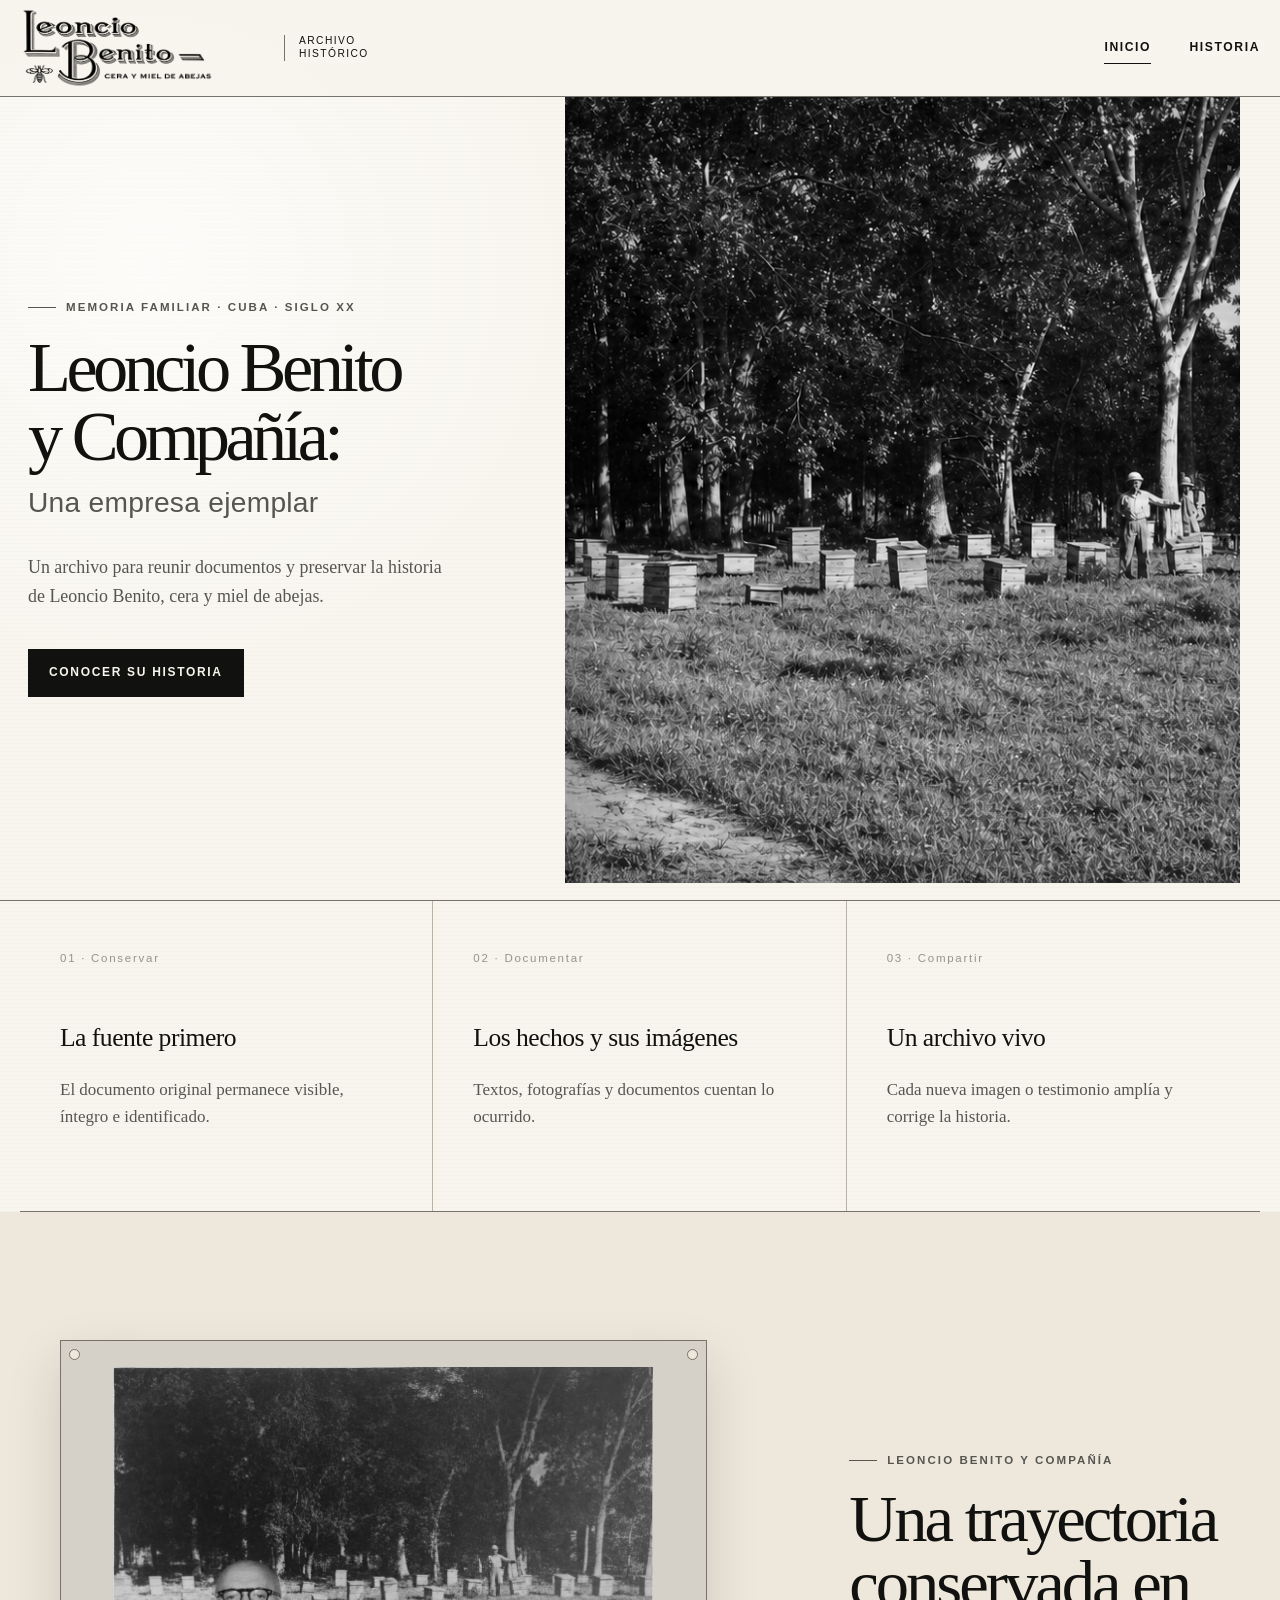
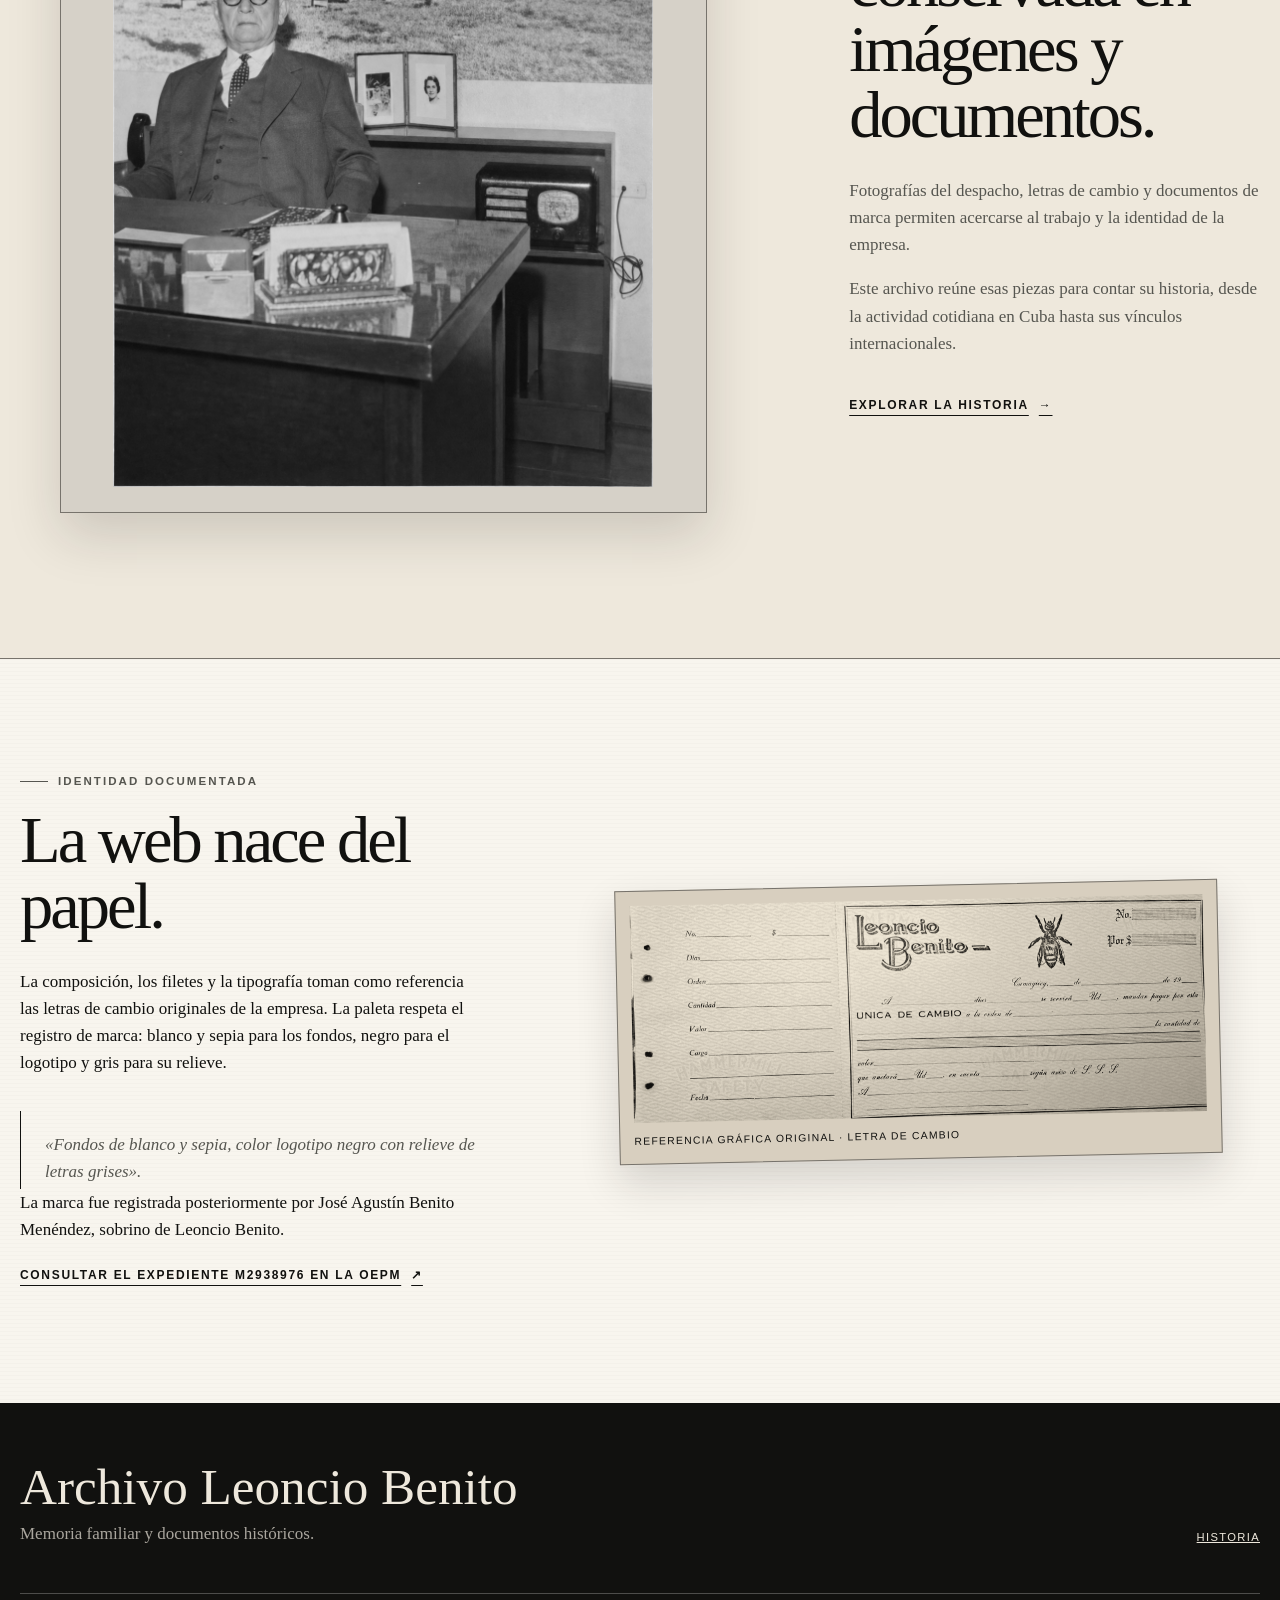
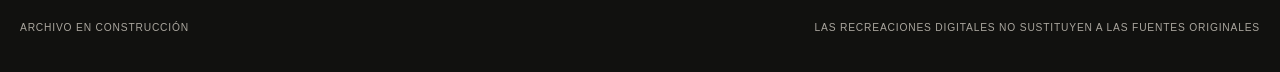
==== index.html @ 25d71663 "Rename history section and simplify hero image" ====
<!doctype html>
<html lang="es">
  <head>
    <meta charset="utf-8" />
    <meta name="viewport" content="width=device-width, initial-scale=1" />
    <meta
      name="description"
      content="Archivo familiar y documental de Leoncio Benito y Compañía, una empresa cubana dedicada a la cera y la miel de abejas."
    />
    <title>Leoncio Benito y Compañía: Una empresa ejemplar</title>
    <link rel="stylesheet" href="styles.css?v=2" />
  </head>
  <body>
    <a class="skip-link" href="#contenido">Saltar al contenido</a>
    <header class="site-header">
      <div class="shell site-header__inner">
        <a class="brand" href="index.html" aria-label="Archivo Leoncio Benito, inicio">
          <img src="assets/marca/logo-leoncio-benito-reconstruido-transparente.png" alt="Leoncio Benito, cera y miel de abejas" />
          <span class="brand__archive">Archivo<br />histórico</span>
        </a>
        <nav class="primary-nav" aria-label="Navegación principal">
          <a href="index.html" aria-current="page">Inicio</a>
          <a href="historial/index.html">Historia</a>
        </nav>
      </div>
    </header>

    <main id="contenido">
      <section class="home-hero">
        <div class="home-hero__copy">
          <p class="eyebrow">Memoria familiar · Cuba · Siglo XX</p>
          <h1>
            Leoncio Benito <span class="home-hero__company">y Compañía:</span>
            <span class="home-hero__claim">Una empresa ejemplar</span>
          </h1>
          <p class="home-hero__lead">
            Un archivo para reunir documentos y preservar la historia de Leoncio
            Benito, cera y miel de abejas.
          </p>
          <div>
            <a class="button" href="historial/index.html">Conocer su historia</a>
          </div>
        </div>
        <figure class="home-hero__media">
          <img
            src="assets/expo-1958/apiario-reconstruccion-color.png"
            alt="Reconstrucción en color de un apiario cubano entre árboles"
          />
        </figure>
      </section>

      <section class="home-index shell" aria-label="Principios del archivo">
        <article>
          <span class="home-index__number">01 · Conservar</span>
          <h3>La fuente primero</h3>
          <p>El documento original permanece visible, íntegro e identificado.</p>
        </article>
        <article>
          <span class="home-index__number">02 · Documentar</span>
          <h3>Los hechos y sus imágenes</h3>
          <p>Textos, fotografías y documentos cuentan lo ocurrido.</p>
        </article>
        <article>
          <span class="home-index__number">03 · Compartir</span>
          <h3>Un archivo vivo</h3>
          <p>Cada nueva imagen o testimonio amplía y corrige la historia.</p>
        </article>
      </section>

      <section class="feature">
        <div class="shell feature__grid">
          <figure class="document-frame">
            <img
              src="assets/expo-1958/fotografia-despacho-color.png"
              alt="Restauración en color de Leoncio Benito en su oficina con el mural de un apiario al fondo"
            />
          </figure>
          <div class="feature__copy">
            <p class="eyebrow">Leoncio Benito y Compañía</p>
            <h2>Una trayectoria conservada en imágenes y documentos.</h2>
            <p>
              Fotografías del despacho, letras de cambio y documentos de marca
              permiten acercarse al trabajo y la identidad de la empresa.
            </p>
            <p>
              Este archivo reúne esas piezas para contar su historia, desde la
              actividad cotidiana en Cuba hasta sus vínculos internacionales.
            </p>
            <a class="text-link" href="historial/index.html">
              Explorar la historia <span aria-hidden="true">→</span>
            </a>
          </div>
        </div>
      </section>

      <section class="brand-source">
        <div class="shell brand-source__grid">
          <div class="brand-source__copy">
            <p class="eyebrow">Identidad documentada</p>
            <h2>La web nace del papel.</h2>
            <p>
              La composición, los filetes y la tipografía toman como referencia
              las letras de cambio originales de la empresa. La paleta respeta
              el registro de marca: blanco y sepia para los fondos, negro para
              el logotipo y gris para su relieve.
            </p>
            <blockquote>
              «Fondos de blanco y sepia, color logotipo negro con relieve de letras grises».
            </blockquote>
            <p>
              La marca fue registrada posteriormente por José Agustín Benito
              Menéndez, sobrino de Leoncio Benito.
            </p>
            <a
              class="text-link"
              href="https://ceo.oepm.es/detalleExpediente?numExp=M2938976"
              target="_blank"
              rel="noopener noreferrer"
            >
              Consultar el expediente M2938976 en la OEPM
              <span aria-hidden="true">↗</span>
            </a>
          </div>
          <figure class="bill-sample">
            <img
              src="assets/marca/letra-de-cambio-recortada-color.jpg"
              alt="Letra de cambio histórica de Leoncio Benito con campos manuscritos, abeja y logotipo"
            />
            <figcaption>Referencia gráfica original · Letra de cambio</figcaption>
          </figure>
        </div>
      </section>
    </main>

    <footer class="site-footer">
      <div class="shell">
        <div class="site-footer__top">
          <div>
            <p class="site-footer__name">Archivo Leoncio Benito</p>
            <p class="site-footer__tag">Memoria familiar y documentos históricos.</p>
          </div>
          <nav aria-label="Navegación del pie">
            <a href="historial/index.html">Historia</a>
          </nav>
        </div>
        <div class="site-footer__bottom">
          <span>Archivo en construcción</span>
          <span>Las recreaciones digitales no sustituyen a las fuentes originales</span>
        </div>
      </div>
    </footer>
  </body>
</html>
---- styles.css ----
:root {
  --paper: #eee8dc;
  --paper-light: #f8f5ee;
  --paper-deep: #d8cfbf;
  --ink: #11110f;
  --graphite: #565650;
  --ash: #96938b;
  --line: #bbb2a3;
  --line-dark: #77736c;
  --shadow: rgba(28, 26, 22, 0.16);
  --serif: "Iowan Old Style", "Baskerville", "Times New Roman", serif;
  --sans: "Arial Narrow", "Helvetica Neue", Arial, sans-serif;
  --script: "Snell Roundhand", "Segoe Script", cursive;
  --max-width: 1240px;
}

* {
  box-sizing: border-box;
}

html {
  scroll-behavior: smooth;
}

body {
  margin: 0;
  color: var(--ink);
  background:
    radial-gradient(circle at 12% 8%, rgba(255, 255, 255, 0.7), transparent 28rem),
    repeating-linear-gradient(0deg, rgba(40, 36, 29, 0.018) 0 1px, transparent 1px 4px),
    var(--paper-light);
  font-family: var(--serif);
  font-size: 17px;
  line-height: 1.6;
}

img {
  display: block;
  width: 100%;
}

a {
  color: inherit;
}

h1,
h2,
h3,
p,
figure {
  margin-top: 0;
}

h1,
h2,
h3 {
  font-weight: 500;
  line-height: 0.98;
}

h1 {
  font-size: clamp(4.2rem, 11vw, 9.7rem);
  letter-spacing: -0.065em;
}

h2 {
  font-size: clamp(2.4rem, 5.2vw, 5.6rem);
  letter-spacing: -0.045em;
}

h3 {
  font-size: clamp(1.45rem, 2vw, 2rem);
  letter-spacing: -0.02em;
}

.shell {
  width: min(calc(100% - 40px), var(--max-width));
  margin-inline: auto;
}

.skip-link {
  position: fixed;
  top: -100px;
  left: 20px;
  z-index: 100;
  padding: 10px 14px;
  background: var(--ink);
  color: white;
}

.skip-link:focus {
  top: 14px;
}

.site-header {
  position: relative;
  z-index: 10;
  border-bottom: 1px solid var(--line-dark);
  background: rgba(248, 245, 238, 0.94);
}

.site-header__inner {
  min-height: 96px;
  display: flex;
  align-items: center;
  justify-content: space-between;
  gap: 32px;
}

.brand {
  display: flex;
  align-items: center;
  gap: 14px;
  text-decoration: none;
  min-width: 260px;
}

.brand img {
  width: 250px;
  height: 82px;
  object-fit: contain;
  object-position: left center;
}

.brand__archive {
  padding-left: 14px;
  border-left: 1px solid var(--line-dark);
  font-family: var(--sans);
  font-size: 0.64rem;
  line-height: 1.25;
  letter-spacing: 0.14em;
  text-transform: uppercase;
}

.primary-nav {
  display: flex;
  align-items: center;
  gap: clamp(18px, 3vw, 42px);
  font-family: var(--sans);
  font-size: 0.76rem;
  font-weight: 700;
  letter-spacing: 0.13em;
  text-transform: uppercase;
}

.primary-nav a {
  position: relative;
  padding-block: 10px;
  text-decoration: none;
}

.primary-nav a::after {
  position: absolute;
  content: "";
  right: 0;
  bottom: 4px;
  left: 0;
  height: 1px;
  transform: scaleX(0);
  transform-origin: left;
  background: var(--ink);
  transition: transform 180ms ease;
}

.primary-nav a:hover::after,
.primary-nav a:focus-visible::after,
.primary-nav a[aria-current="page"]::after {
  transform: scaleX(1);
}

.eyebrow {
  display: flex;
  align-items: center;
  gap: 10px;
  margin-bottom: 18px;
  color: var(--graphite);
  font-family: var(--sans);
  font-size: 0.72rem;
  font-weight: 700;
  letter-spacing: 0.18em;
  line-height: 1.3;
  text-transform: uppercase;
}

.eyebrow::before {
  content: "";
  width: 28px;
  height: 1px;
  background: currentColor;
}

.eyebrow--light {
  color: #e8e2d8;
}

.button,
.text-link {
  display: inline-flex;
  align-items: center;
  justify-content: center;
  gap: 10px;
  font-family: var(--sans);
  font-size: 0.75rem;
  font-weight: 700;
  letter-spacing: 0.14em;
  text-transform: uppercase;
}

.button {
  min-height: 48px;
  padding: 12px 20px;
  border: 1px solid var(--ink);
  background: var(--ink);
  color: var(--paper-light);
  text-decoration: none;
}

.button:hover,
.button:focus-visible {
  background: var(--paper-light);
  color: var(--ink);
}

.text-link {
  text-underline-offset: 6px;
  text-decoration-thickness: 1px;
}

.text-link:hover,
.text-link:focus-visible {
  text-decoration-thickness: 2px;
}

.home-hero {
  min-height: calc(100vh - 96px);
  display: grid;
  grid-template-columns: minmax(360px, 0.82fr) minmax(0, 1.18fr);
  border-bottom: 1px solid var(--line-dark);
}

.home-hero__copy {
  display: flex;
  flex-direction: column;
  justify-content: center;
  padding: clamp(60px, 9vw, 128px) max(28px, calc((100vw - var(--max-width)) / 2));
  padding-right: clamp(40px, 6vw, 92px);
}

.home-hero h1 {
  max-width: 12ch;
  margin-bottom: 34px;
  font-size: clamp(3.7rem, 5.5vw, 6.6rem);
}

.home-hero__company,
.home-hero__claim {
  display: block;
}

.home-hero__claim {
  margin-top: 0.55em;
  color: var(--graphite);
  font-family: var(--sans);
  font-size: 0.4em;
  font-weight: 500;
  line-height: 1.15;
  letter-spacing: 0.01em;
}

.home-hero__lead {
  max-width: 34rem;
  margin-bottom: 38px;
  color: var(--graphite);
  font-size: clamp(1.1rem, 1.4vw, 1.35rem);
}

.home-hero__media {
  position: relative;
  min-height: 640px;
  overflow: hidden;
  background: var(--ink);
}

.home-hero__media > img {
  height: 100%;
  object-fit: cover;
  object-position: 56% center;
  filter: grayscale(1) contrast(1.04);
}

.home-hero__media::after {
  position: absolute;
  content: "";
  inset: 0;
  box-shadow: inset 40px 0 70px rgba(0, 0, 0, 0.24);
  pointer-events: none;
}

.home-index {
  display: grid;
  grid-template-columns: 1fr 1fr 1fr;
  border-bottom: 1px solid var(--line-dark);
}

.home-index article {
  min-height: 310px;
  padding: 48px 40px;
  border-right: 1px solid var(--line);
}

.home-index article:last-child {
  border-right: 0;
}

.home-index__number {
  display: block;
  margin-bottom: 58px;
  color: var(--ash);
  font-family: var(--sans);
  font-size: 0.72rem;
  letter-spacing: 0.15em;
}

.home-index p {
  max-width: 22rem;
  color: var(--graphite);
}

.feature {
  padding: clamp(72px, 10vw, 144px) 0;
  background: var(--paper);
  border-bottom: 1px solid var(--line-dark);
}

.feature__grid {
  display: grid;
  grid-template-columns: minmax(0, 1.15fr) minmax(320px, 0.65fr);
  gap: clamp(46px, 8vw, 110px);
  align-items: center;
}

.document-frame {
  position: relative;
  padding: clamp(14px, 2vw, 26px);
  border: 1px solid var(--line-dark);
  background: #d6d1c8;
  box-shadow: 0 22px 50px var(--shadow);
}

.document-frame::before,
.document-frame::after {
  position: absolute;
  content: "";
  width: 9px;
  height: 9px;
  border: 1px solid var(--line-dark);
  background: var(--paper);
  border-radius: 50%;
}

.document-frame::before {
  top: 8px;
  left: 8px;
}

.document-frame::after {
  top: 8px;
  right: 8px;
}

.document-frame img {
  max-height: 720px;
  object-fit: contain;
  filter: grayscale(1) contrast(1.02);
}

.feature__copy h2 {
  margin-bottom: 30px;
}

.feature__copy p:not(.eyebrow) {
  color: var(--graphite);
}

.feature__copy .text-link {
  margin-top: 22px;
}

.brand-source {
  padding: clamp(72px, 9vw, 132px) 0;
}

.brand-source__grid {
  display: grid;
  grid-template-columns: 0.8fr 1.2fr;
  gap: clamp(48px, 8vw, 120px);
  align-items: center;
}

.brand-source__copy h2 {
  margin-bottom: 30px;
}

.brand-source__copy blockquote {
  margin: 34px 0 0;
  padding: 20px 0 4px 24px;
  border-left: 1px solid var(--ink);
  color: var(--graphite);
  font-style: italic;
}

.bill-sample {
  position: relative;
  padding: 14px;
  border: 1px solid var(--line-dark);
  background: var(--paper-deep);
  transform: rotate(-1.2deg);
  box-shadow: 0 18px 40px var(--shadow);
}

.bill-sample img {
  filter: grayscale(0.7) sepia(0.18);
}

.bill-sample figcaption {
  padding-top: 11px;
  font-family: var(--sans);
  font-size: 0.65rem;
  letter-spacing: 0.12em;
  text-transform: uppercase;
}

.site-footer {
  padding: 58px 0 36px;
  background: var(--ink);
  color: var(--paper);
}

.site-footer__top {
  display: grid;
  grid-template-columns: 1fr auto;
  gap: 32px;
  align-items: end;
  padding-bottom: 46px;
  border-bottom: 1px solid rgba(255, 255, 255, 0.25);
}

.site-footer__name {
  margin-bottom: 8px;
  font-size: clamp(2rem, 4vw, 4rem);
  line-height: 1;
}

.site-footer__tag {
  margin-bottom: 0;
  color: #aaa69e;
}

.site-footer nav {
  display: flex;
  gap: 28px;
  font-family: var(--sans);
  font-size: 0.7rem;
  letter-spacing: 0.12em;
  text-transform: uppercase;
}

.site-footer__bottom {
  display: flex;
  justify-content: space-between;
  gap: 30px;
  padding-top: 26px;
  color: #aaa69e;
  font-family: var(--sans);
  font-size: 0.64rem;
  letter-spacing: 0.08em;
  text-transform: uppercase;
}

.page-hero {
  position: relative;
  overflow: hidden;
  padding: clamp(72px, 12vw, 160px) 0 clamp(70px, 10vw, 130px);
  border-bottom: 1px solid var(--line-dark);
}

.page-hero::after {
  position: absolute;
  content: "";
  right: -6vw;
  bottom: -9vw;
  width: 30vw;
  aspect-ratio: 1;
  border: 1px solid var(--line);
  border-radius: 50%;
}

.page-hero h1 {
  margin-bottom: 28px;
}

.page-hero__intro {
  max-width: 650px;
  margin-left: min(20vw, 240px);
  color: var(--graphite);
  font-size: clamp(1.1rem, 1.5vw, 1.35rem);
}

.history-list {
  padding: clamp(70px, 10vw, 130px) 0;
}

.history-list__heading {
  display: grid;
  grid-template-columns: 0.7fr 1.3fr;
  gap: 60px;
  margin-bottom: 70px;
}

.history-list__heading h2 {
  max-width: 9ch;
}

.chapter {
  display: grid;
  grid-template-columns: 70px 160px minmax(0, 1fr) 150px 32px;
  gap: 24px;
  align-items: start;
  padding: 34px 10px;
  border-top: 1px solid var(--line-dark);
  text-decoration: none;
}

.chapter:last-child {
  border-bottom: 1px solid var(--line-dark);
}

.chapter--active {
  transition: background-color 180ms ease, padding-inline 180ms ease;
}

.chapter--active:hover,
.chapter--active:focus-visible {
  padding-inline: 22px;
  background: var(--paper);
}

.chapter__number,
.chapter__period,
.chapter__status,
.chapter__arrow {
  font-family: var(--sans);
  font-size: 0.68rem;
  font-weight: 700;
  letter-spacing: 0.12em;
  line-height: 1.4;
  text-transform: uppercase;
}

.chapter__number {
  color: var(--ash);
}

.chapter__copy h2 {
  margin-bottom: 12px;
  font-size: clamp(1.65rem, 3vw, 2.8rem);
  letter-spacing: -0.03em;
}

.chapter__copy p {
  max-width: 42rem;
  margin-bottom: 0;
  color: var(--graphite);
}

.chapter__status {
  padding: 7px 9px;
  border: 1px solid var(--line);
  text-align: center;
}

.chapter__arrow {
  font-size: 1.1rem;
}

.expo-title {
  padding: 66px 0 46px;
}

.breadcrumb {
  display: inline-flex;
  gap: 10px;
  margin-bottom: 64px;
  color: var(--graphite);
  font-family: var(--sans);
  font-size: 0.68rem;
  letter-spacing: 0.13em;
  text-transform: uppercase;
  text-underline-offset: 5px;
}

.expo-title__grid {
  display: grid;
  grid-template-columns: 1fr 0.75fr;
  gap: 70px;
  align-items: end;
}

.expo-title h1 {
  margin-bottom: 0;
}

.expo-title__dek {
  max-width: 34rem;
  margin-bottom: 18px;
  color: var(--graphite);
  font-size: clamp(1.2rem, 2vw, 1.65rem);
}

.expo-panorama {
  position: relative;
  margin: 0;
  border-block: 1px solid var(--line-dark);
  background: var(--ink);
}

.expo-panorama img {
  max-height: 760px;
  object-fit: cover;
  filter: grayscale(1);
}

.expo-panorama figcaption {
  position: absolute;
  right: 18px;
  bottom: 18px;
  display: flex;
  flex-direction: column;
  max-width: 300px;
  padding: 12px 14px;
  border: 1px solid rgba(255, 255, 255, 0.45);
  background: rgba(14, 14, 13, 0.86);
  color: white;
  font-family: var(--sans);
  font-size: 0.66rem;
  letter-spacing: 0.1em;
  line-height: 1.5;
  text-transform: uppercase;
}

.case-intro {
  display: grid;
  grid-template-columns: 0.9fr 1.1fr;
  gap: clamp(50px, 10vw, 140px);
  padding-block: clamp(72px, 10vw, 140px);
}

.case-intro h2 {
  max-width: 9ch;
}

.case-intro__body p {
  color: var(--graphite);
}

.case-intro__body .lead {
  color: var(--ink);
  font-size: clamp(1.3rem, 2vw, 1.75rem);
  line-height: 1.45;
}

.expo-firm {
  padding: clamp(72px, 10vw, 138px) 0;
  border-top: 1px solid var(--line-dark);
  background: var(--ink);
  color: var(--paper-light);
}

.expo-firm .eyebrow {
  color: #bdb7ad;
}

.expo-firm__grid {
  display: grid;
  grid-template-columns: 0.72fr 1.08fr;
  gap: clamp(42px, 8vw, 105px);
  align-items: start;
}

.expo-firm__grid h2 {
  max-width: 8ch;
}

.fact-card {
  padding: 34px;
  border: 1px solid rgba(255, 255, 255, 0.35);
  background:
    repeating-linear-gradient(0deg, transparent 0 34px, rgba(255, 255, 255, 0.07) 34px 35px);
  font-size: clamp(1.12rem, 1.55vw, 1.38rem);
}

.fact-card p:last-child {
  margin-bottom: 0;
}

.expo-firm__document {
  grid-column: 1 / -1;
  margin: 16px 0 0;
  padding: 14px;
  border: 1px solid rgba(255, 255, 255, 0.32);
  background: #cdc6b8;
}

.expo-firm__document img {
  max-height: 650px;
  object-fit: contain;
  filter: sepia(0.08) saturate(0.78);
}

.expo-firm__document figcaption {
  padding: 12px 4px 2px;
  color: var(--ink);
  font-family: var(--sans);
  font-size: 0.66rem;
  letter-spacing: 0.12em;
  text-transform: uppercase;
}

.source {
  padding: clamp(70px, 9vw, 120px) 0;
  border-block: 1px solid var(--line-dark);
  background: var(--paper);
}

.section-heading {
  display: grid;
  grid-template-columns: 0.7fr 1.3fr;
  gap: 50px;
  margin-bottom: 64px;
}

.section-heading h2 {
  max-width: 9ch;
}

.source__grid {
  display: grid;
  grid-template-columns: 0.7fr 1.3fr;
  gap: 32px;
  align-items: start;
}

.source__original {
  padding: 15px;
  border: 1px solid var(--line-dark);
  background: #d4d0c8;
}

.source__original img {
  max-height: 780px;
  object-fit: contain;
  filter: grayscale(1);
}

.source__detail {
  display: grid;
  gap: 26px;
}

.source__detail figure {
  margin-bottom: 0;
  border: 1px solid var(--line-dark);
  background: var(--ink);
}

.source__detail figure img {
  min-height: 370px;
  object-fit: cover;
  filter: grayscale(1);
}

.source figcaption {
  padding: 13px 14px;
  color: var(--graphite);
  background: var(--paper-light);
  font-family: var(--sans);
  font-size: 0.68rem;
  letter-spacing: 0.08em;
  line-height: 1.45;
  text-transform: uppercase;
}

.return-story {
  padding: clamp(78px, 11vw, 150px) 0;
  border-bottom: 1px solid var(--line-dark);
  background: var(--paper-light);
}

.return-story__grid {
  display: grid;
  grid-template-columns: 0.86fr 1.14fr;
  gap: clamp(48px, 9vw, 130px);
  margin-bottom: 64px;
}

.return-story__grid h2 {
  max-width: 9ch;
}

.return-story__text {
  color: var(--graphite);
  font-size: clamp(1.12rem, 1.65vw, 1.42rem);
}

.return-story__text p:first-child {
  color: var(--ink);
}

.photo-pair {
  display: grid;
  grid-template-columns: 0.68fr 1.32fr;
  gap: 24px;
  align-items: stretch;
}

.photo-card {
  display: flex;
  min-height: 560px;
  flex-direction: column;
  margin: 0;
  padding: 12px;
  border: 1px solid var(--line-dark);
  background: var(--paper-deep);
  box-shadow: 0 20px 44px var(--shadow);
}

.photo-card img {
  flex: 1;
  min-height: 0;
  object-fit: cover;
}

.photo-card--wide img {
  object-position: center;
}

.photo-card figcaption {
  display: flex;
  justify-content: space-between;
  gap: 24px;
  padding: 13px 3px 2px;
  font-family: var(--sans);
  font-size: 0.66rem;
  letter-spacing: 0.09em;
  line-height: 1.4;
  text-transform: uppercase;
}

.observation-card {
  padding: 30px;
  border: 1px solid var(--line-dark);
  background: var(--paper-light);
}

.observation-card ul {
  margin: 0;
  padding: 0;
  list-style: none;
}

.observation-card li {
  position: relative;
  padding: 10px 0 10px 26px;
  border-top: 1px solid var(--line);
}

.observation-card li::before {
  position: absolute;
  content: "—";
  left: 0;
  color: var(--ash);
}

.method {
  padding: clamp(72px, 10vw, 140px) 0;
}

.method__grid {
  display: grid;
  grid-template-columns: 0.62fr 1.38fr;
  gap: clamp(50px, 8vw, 110px);
  align-items: start;
}

.method__copy {
  position: sticky;
  top: 30px;
}

.method__copy h2 {
  margin-bottom: 30px;
}

.method__copy p {
  color: var(--graphite);
}

.method__image {
  margin: 0;
  border: 1px solid var(--line-dark);
  background: var(--ink);
}

.method__image img {
  filter: grayscale(1);
}

.method__image figcaption {
  display: flex;
  justify-content: space-between;
  gap: 30px;
  padding: 14px 16px;
  background: var(--paper);
  font-family: var(--sans);
  font-size: 0.65rem;
  letter-spacing: 0.08em;
  line-height: 1.45;
  text-transform: uppercase;
}

.archive-assets {
  padding: clamp(70px, 9vw, 126px) 0;
  border-top: 1px solid var(--line-dark);
  background: var(--paper);
}

.archive-assets__head {
  display: grid;
  grid-template-columns: 1fr 0.7fr;
  gap: 70px;
  align-items: end;
  margin-bottom: 60px;
}

.archive-assets__head p:last-child {
  color: var(--graphite);
}

.identity-documents {
  display: grid;
  grid-template-columns: 0.72fr 1.28fr;
  gap: 28px;
  margin-bottom: 68px;
}

.identity-documents figure {
  display: flex;
  min-height: 420px;
  flex-direction: column;
  margin: 0;
  padding: 14px;
  border: 1px solid var(--line-dark);
  background: var(--paper-light);
}

.identity-documents img {
  flex: 1;
  min-height: 0;
  object-fit: contain;
  filter: grayscale(0.85) sepia(0.12);
}

.identity-documents figcaption {
  padding-top: 12px;
  font-family: var(--sans);
  font-size: 0.66rem;
  letter-spacing: 0.1em;
  text-transform: uppercase;
}

.asset-grid {
  display: grid;
  grid-template-columns: repeat(4, 1fr);
  border-block: 1px solid var(--line-dark);
}

.asset-slot {
  min-height: 280px;
  padding: 26px 22px;
  border-right: 1px solid var(--line-dark);
}

.asset-slot:last-child {
  border-right: 0;
}

.asset-slot > span,
.asset-slot small {
  font-family: var(--sans);
  font-size: 0.64rem;
  font-weight: 700;
  letter-spacing: 0.12em;
  text-transform: uppercase;
}

.asset-slot > span {
  color: var(--ash);
}

.asset-slot h3 {
  margin-top: 70px;
  margin-bottom: 15px;
}

.asset-slot p {
  color: var(--graphite);
  font-size: 0.95rem;
}

.asset-slot small {
  display: inline-block;
  margin-top: 12px;
  padding: 5px 7px;
  border: 1px solid var(--line);
  color: var(--graphite);
}

@media (max-width: 980px) {
  .site-header__inner {
    min-height: 120px;
    flex-direction: column;
    justify-content: center;
    padding-block: 16px;
  }

  .home-hero {
    grid-template-columns: 1fr;
  }

  .home-hero__copy {
    min-height: 560px;
    padding: 80px 28px;
  }

  .home-hero__media {
    min-height: 500px;
  }

  .feature__grid,
  .brand-source__grid,
  .case-intro,
  .source__grid,
  .method__grid,
  .expo-firm__grid,
  .return-story__grid {
    grid-template-columns: 1fr;
  }

  .photo-pair {
    grid-template-columns: 1fr;
  }

  .photo-card {
    min-height: 460px;
  }

  .method__copy {
    position: static;
  }

  .asset-grid {
    grid-template-columns: repeat(2, 1fr);
  }

  .asset-slot:nth-child(2) {
    border-right: 0;
  }

  .asset-slot:nth-child(-n + 2) {
    border-bottom: 1px solid var(--line-dark);
  }
}

@media (max-width: 740px) {
  body {
    font-size: 16px;
  }

  .shell {
    width: min(calc(100% - 28px), var(--max-width));
  }

  .brand {
    width: 100%;
    justify-content: center;
  }

  .brand img {
    width: 224px;
    height: 76px;
  }

  .brand__archive {
    display: none;
  }

  .primary-nav {
    width: 100%;
    justify-content: center;
    gap: 20px;
    font-size: 0.67rem;
  }

  .home-index {
    grid-template-columns: 1fr;
  }

  .home-index article {
    min-height: auto;
    border-right: 0;
    border-bottom: 1px solid var(--line);
  }

  .home-index article:last-child {
    border-bottom: 0;
  }

  .home-index__number {
    margin-bottom: 25px;
  }

  .history-list__heading,
  .section-heading,
  .expo-title__grid,
  .archive-assets__head {
    grid-template-columns: 1fr;
    gap: 24px;
  }

  .page-hero__intro {
    margin-left: 0;
  }

  .chapter {
    grid-template-columns: 46px 1fr 28px;
    gap: 10px 16px;
  }

  .chapter__period {
    grid-column: 2;
    margin-bottom: 0;
  }

  .chapter__copy {
    grid-column: 2;
  }

  .chapter__status {
    grid-column: 2;
    justify-self: start;
  }

  .chapter__arrow {
    grid-column: 3;
    grid-row: 1 / 4;
  }

  .identity-documents {
    grid-template-columns: 1fr;
  }

  .identity-documents figure {
    min-height: 320px;
  }

  .asset-grid {
    grid-template-columns: 1fr;
  }

  .asset-slot,
  .asset-slot:nth-child(2) {
    border-right: 0;
    border-bottom: 1px solid var(--line-dark);
  }

  .asset-slot:last-child {
    border-bottom: 0;
  }

  .method__image figcaption,
  .site-footer__top,
  .site-footer__bottom {
    display: grid;
    grid-template-columns: 1fr;
  }

  .site-footer nav {
    flex-wrap: wrap;
  }
}
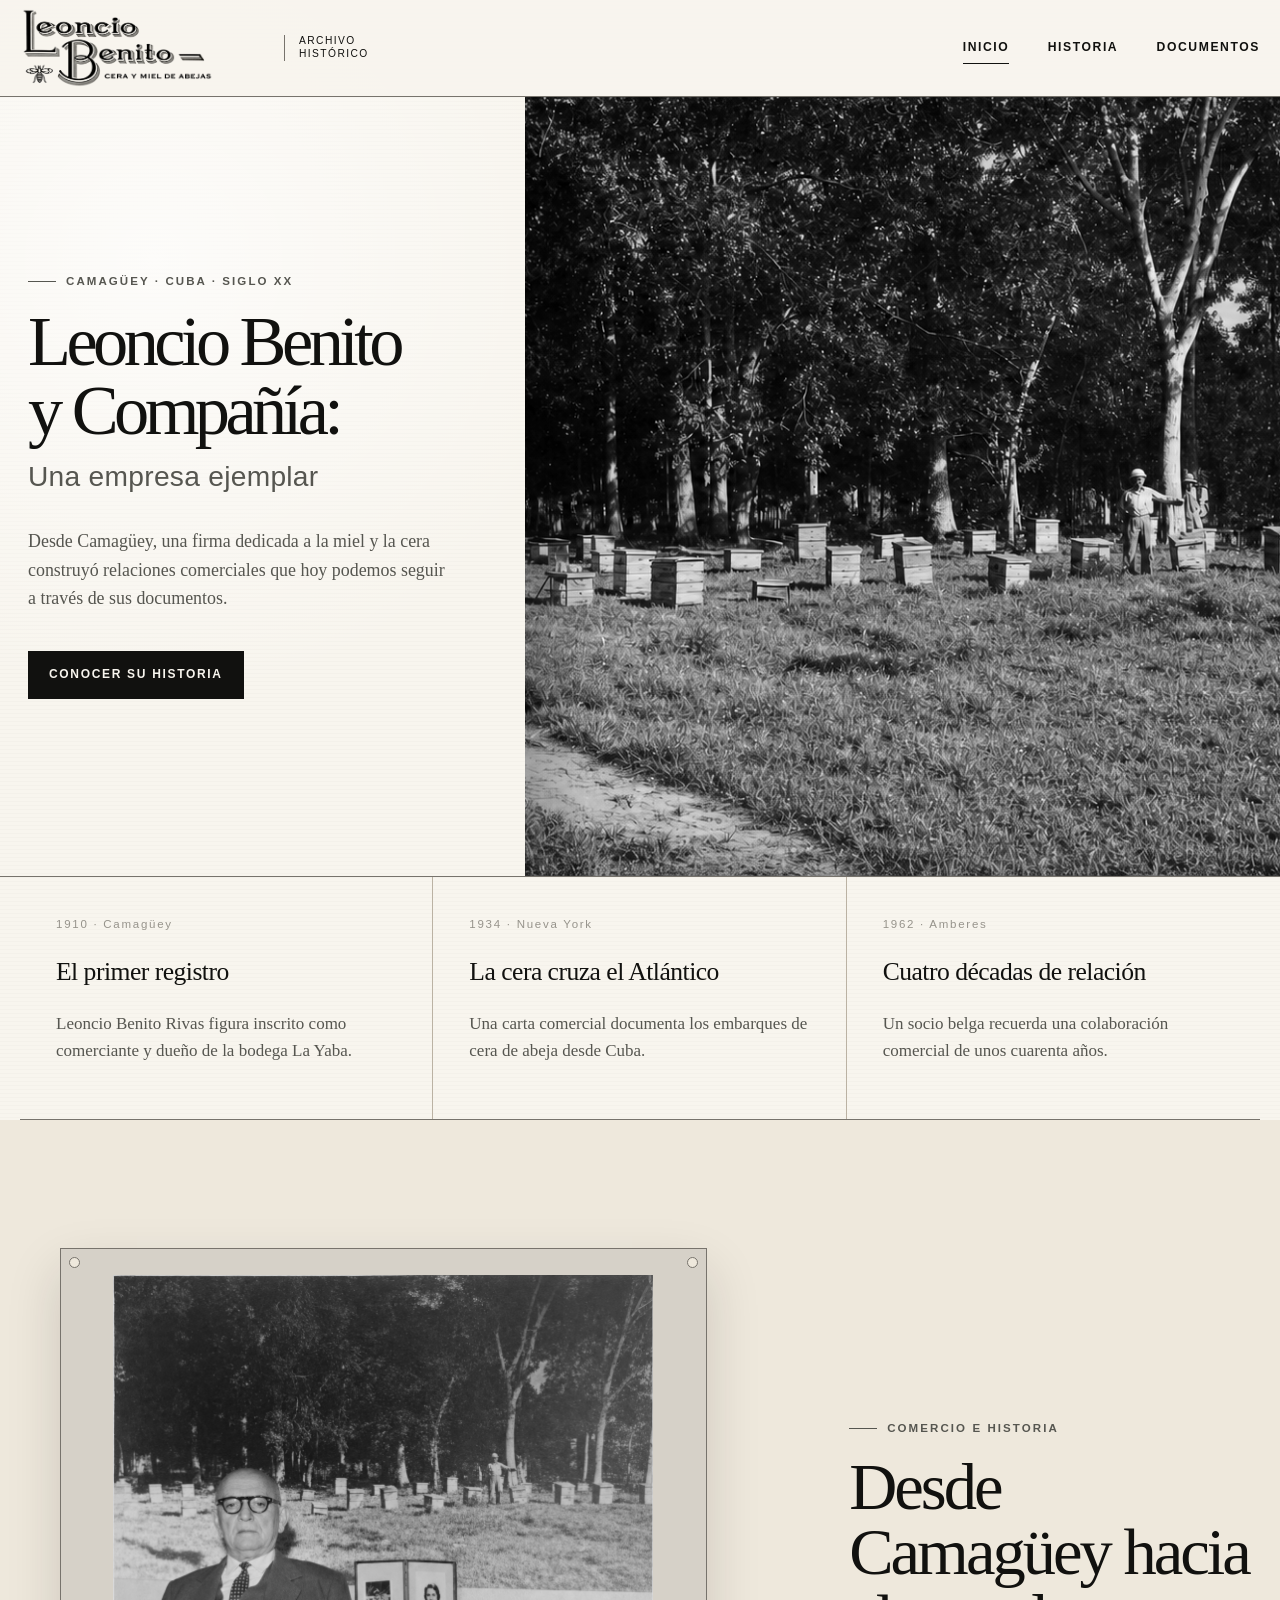
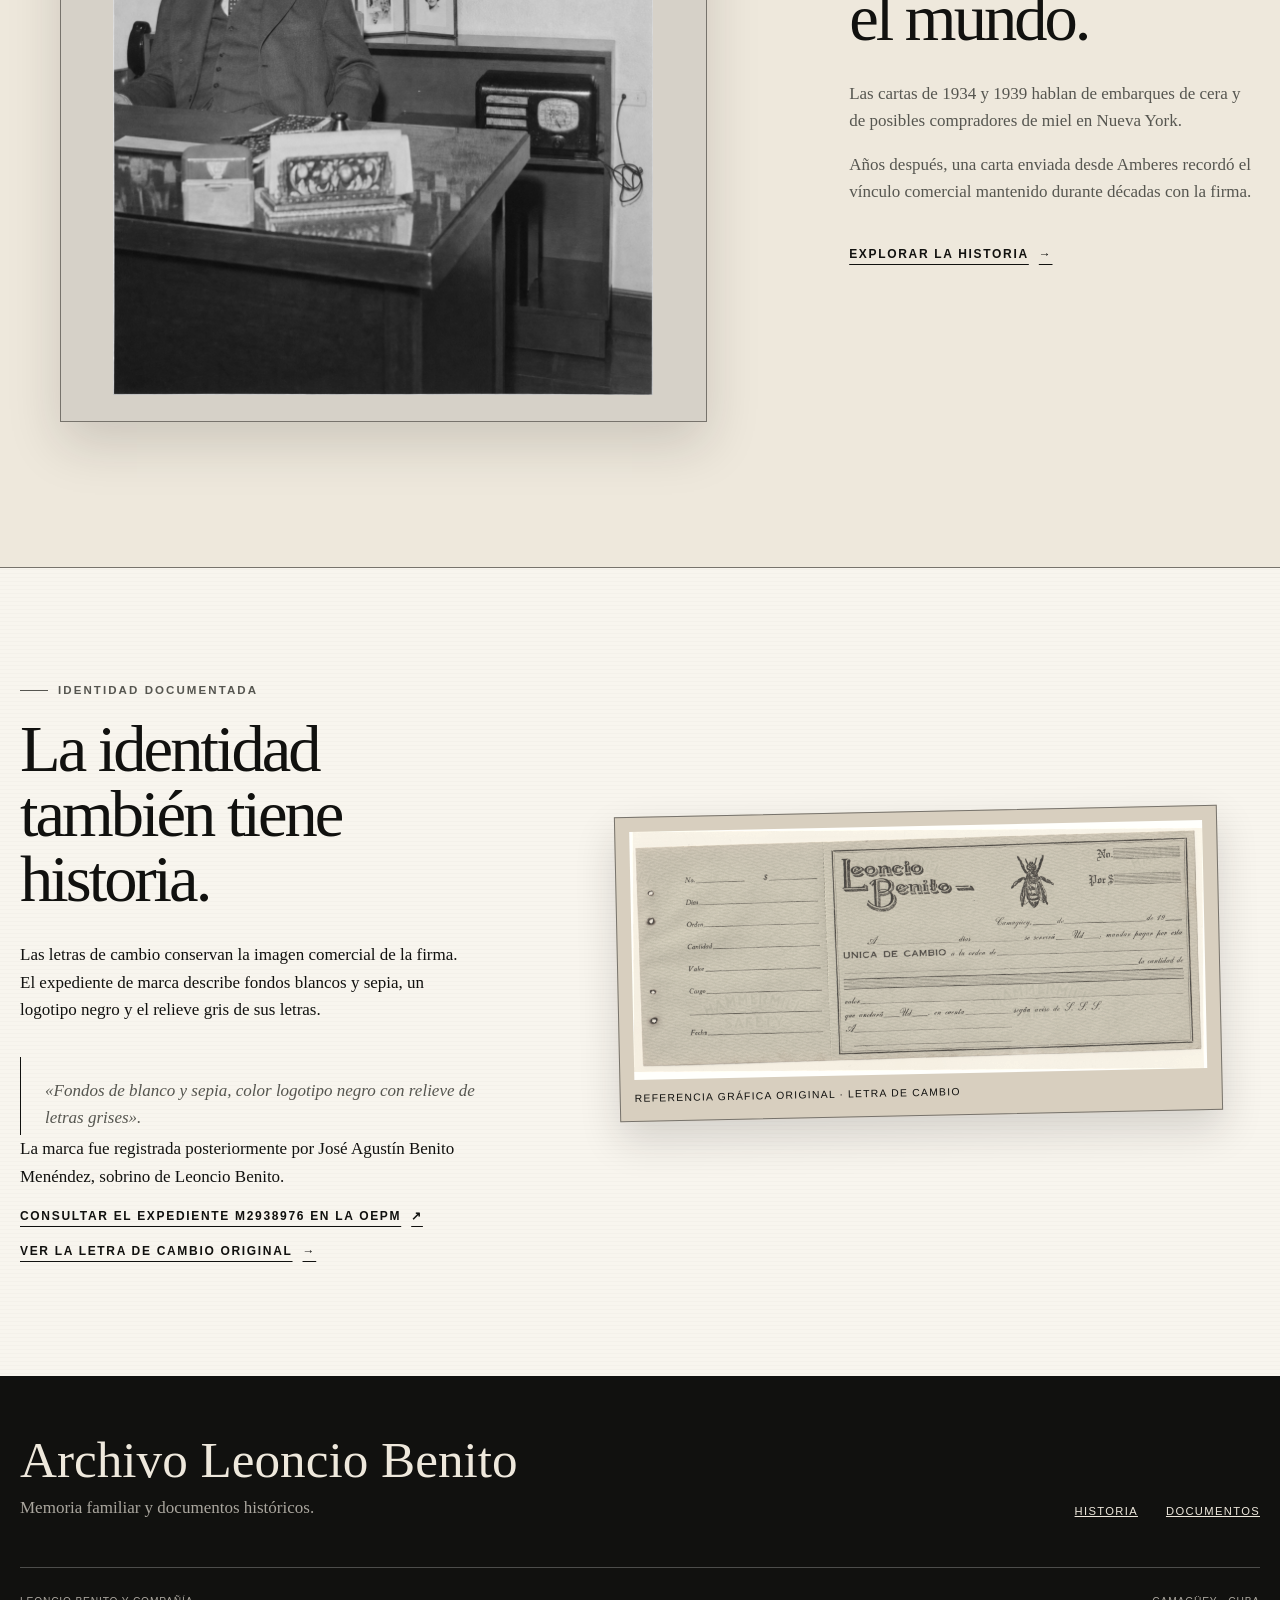
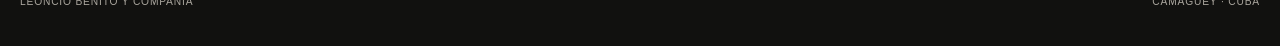
==== commit 8cfd3f66: "Add historical document archive and complete site content" ====
--- a/index.html
+++ b/index.html
@@ -8,7 +8,7 @@
       content="Archivo familiar y documental de Leoncio Benito y Compañía, una empresa cubana dedicada a la cera y la miel de abejas."
     />
     <title>Leoncio Benito y Compañía: Una empresa ejemplar</title>
-    <link rel="stylesheet" href="styles.css?v=2" />
+    <link rel="stylesheet" href="styles.css?v=3" />
   </head>
   <body>
     <a class="skip-link" href="#contenido">Saltar al contenido</a>
@@ -21,6 +21,7 @@
         <nav class="primary-nav" aria-label="Navegación principal">
           <a href="index.html" aria-current="page">Inicio</a>
           <a href="historial/index.html">Historia</a>
+          <a href="documentos/index.html">Documentos</a>
         </nav>
       </div>
     </header>
@@ -28,14 +29,14 @@
     <main id="contenido">
       <section class="home-hero">
         <div class="home-hero__copy">
-          <p class="eyebrow">Memoria familiar · Cuba · Siglo XX</p>
+          <p class="eyebrow">Camagüey · Cuba · Siglo XX</p>
           <h1>
             Leoncio Benito <span class="home-hero__company">y Compañía:</span>
             <span class="home-hero__claim">Una empresa ejemplar</span>
           </h1>
           <p class="home-hero__lead">
-            Un archivo para reunir documentos y preservar la historia de Leoncio
-            Benito, cera y miel de abejas.
+            Desde Camagüey, una firma dedicada a la miel y la cera construyó
+            relaciones comerciales que hoy podemos seguir a través de sus documentos.
           </p>
           <div>
             <a class="button" href="historial/index.html">Conocer su historia</a>
@@ -49,21 +50,21 @@
         </figure>
       </section>
 
-      <section class="home-index shell" aria-label="Principios del archivo">
+      <section class="home-index shell" aria-label="Tres momentos de la historia de la empresa">
         <article>
-          <span class="home-index__number">01 · Conservar</span>
-          <h3>La fuente primero</h3>
-          <p>El documento original permanece visible, íntegro e identificado.</p>
+          <span class="home-index__number">1910 · Camagüey</span>
+          <h3>El primer registro</h3>
+          <p>Leoncio Benito Rivas figura inscrito como comerciante y dueño de la bodega La Yaba.</p>
         </article>
         <article>
-          <span class="home-index__number">02 · Documentar</span>
-          <h3>Los hechos y sus imágenes</h3>
-          <p>Textos, fotografías y documentos cuentan lo ocurrido.</p>
+          <span class="home-index__number">1934 · Nueva York</span>
+          <h3>La cera cruza el Atlántico</h3>
+          <p>Una carta comercial documenta los embarques de cera de abeja desde Cuba.</p>
         </article>
         <article>
-          <span class="home-index__number">03 · Compartir</span>
-          <h3>Un archivo vivo</h3>
-          <p>Cada nueva imagen o testimonio amplía y corrige la historia.</p>
+          <span class="home-index__number">1962 · Amberes</span>
+          <h3>Cuatro décadas de relación</h3>
+          <p>Un socio belga recuerda una colaboración comercial de unos cuarenta años.</p>
         </article>
       </section>
 
@@ -76,15 +77,15 @@
             />
           </figure>
           <div class="feature__copy">
-            <p class="eyebrow">Leoncio Benito y Compañía</p>
-            <h2>Una trayectoria conservada en imágenes y documentos.</h2>
+            <p class="eyebrow">Comercio e historia</p>
+            <h2>Desde Camagüey hacia el mundo.</h2>
             <p>
-              Fotografías del despacho, letras de cambio y documentos de marca
-              permiten acercarse al trabajo y la identidad de la empresa.
+              Las cartas de 1934 y 1939 hablan de embarques de cera y de posibles
+              compradores de miel en Nueva York.
             </p>
             <p>
-              Este archivo reúne esas piezas para contar su historia, desde la
-              actividad cotidiana en Cuba hasta sus vínculos internacionales.
+              Años después, una carta enviada desde Amberes recordó el vínculo
+              comercial mantenido durante décadas con la firma.
             </p>
             <a class="text-link" href="historial/index.html">
               Explorar la historia <span aria-hidden="true">→</span>
@@ -97,12 +98,11 @@
         <div class="shell brand-source__grid">
           <div class="brand-source__copy">
             <p class="eyebrow">Identidad documentada</p>
-            <h2>La web nace del papel.</h2>
+            <h2>La identidad también tiene historia.</h2>
             <p>
-              La composición, los filetes y la tipografía toman como referencia
-              las letras de cambio originales de la empresa. La paleta respeta
-              el registro de marca: blanco y sepia para los fondos, negro para
-              el logotipo y gris para su relieve.
+              Las letras de cambio conservan la imagen comercial de la firma.
+              El expediente de marca describe fondos blancos y sepia, un
+              logotipo negro y el relieve gris de sus letras.
             </p>
             <blockquote>
               «Fondos de blanco y sepia, color logotipo negro con relieve de letras grises».
@@ -120,11 +120,14 @@
               Consultar el expediente M2938976 en la OEPM
               <span aria-hidden="true">↗</span>
             </a>
+            <a class="text-link" href="documentos/index.html#letra-de-cambio">
+              Ver la letra de cambio original <span aria-hidden="true">→</span>
+            </a>
           </div>
           <figure class="bill-sample">
             <img
-              src="assets/marca/letra-de-cambio-recortada-color.jpg"
-              alt="Letra de cambio histórica de Leoncio Benito con campos manuscritos, abeja y logotipo"
+              src="assets/documentos/letra-de-cambio.jpg"
+              alt="Escaneo original de una letra de cambio impresa de Leoncio Benito con abeja y logotipo"
             />
             <figcaption>Referencia gráfica original · Letra de cambio</figcaption>
           </figure>
@@ -141,11 +144,12 @@
           </div>
           <nav aria-label="Navegación del pie">
             <a href="historial/index.html">Historia</a>
+            <a href="documentos/index.html">Documentos</a>
           </nav>
         </div>
         <div class="site-footer__bottom">
-          <span>Archivo en construcción</span>
-          <span>Las recreaciones digitales no sustituyen a las fuentes originales</span>
+          <span>Leoncio Benito y Compañía</span>
+          <span>Camagüey · Cuba</span>
         </div>
       </div>
     </footer>
--- a/styles.css
+++ b/styles.css
@@ -232,7 +232,7 @@
 }
 
 .home-hero {
-  min-height: calc(100vh - 96px);
+  min-height: min(780px, calc(100vh - 96px));
   display: grid;
   grid-template-columns: minmax(360px, 0.82fr) minmax(0, 1.18fr);
   border-bottom: 1px solid var(--line-dark);
@@ -276,6 +276,7 @@
 
 .home-hero__media {
   position: relative;
+  margin: 0;
   min-height: 640px;
   overflow: hidden;
   background: var(--ink);
@@ -303,8 +304,8 @@
 }
 
 .home-index article {
-  min-height: 310px;
-  padding: 48px 40px;
+  min-height: 240px;
+  padding: 38px 36px;
   border-right: 1px solid var(--line);
 }
 
@@ -314,7 +315,7 @@
 
 .home-index__number {
   display: block;
-  margin-bottom: 58px;
+  margin-bottom: 26px;
   color: var(--ash);
   font-family: var(--sans);
   font-size: 0.72rem;
@@ -409,6 +410,12 @@
   font-style: italic;
 }
 
+.brand-source__copy .text-link {
+  display: flex;
+  width: fit-content;
+  margin-top: 16px;
+}
+
 .bill-sample {
   position: relative;
   padding: 14px;
@@ -478,109 +485,161 @@
 }
 
 .page-hero {
-  position: relative;
-  overflow: hidden;
-  padding: clamp(72px, 12vw, 160px) 0 clamp(70px, 10vw, 130px);
+  padding: clamp(64px, 8vw, 104px) 0 clamp(56px, 7vw, 88px);
   border-bottom: 1px solid var(--line-dark);
 }
 
-.page-hero::after {
-  position: absolute;
-  content: "";
-  right: -6vw;
-  bottom: -9vw;
-  width: 30vw;
-  aspect-ratio: 1;
-  border: 1px solid var(--line);
-  border-radius: 50%;
-}
-
 .page-hero h1 {
-  margin-bottom: 28px;
+  margin-bottom: 22px;
 }
 
 .page-hero__intro {
   max-width: 650px;
-  margin-left: min(20vw, 240px);
+  margin-bottom: 0;
   color: var(--graphite);
   font-size: clamp(1.1rem, 1.5vw, 1.35rem);
 }
 
 .history-list {
-  padding: clamp(70px, 10vw, 130px) 0;
+  padding: clamp(54px, 7vw, 88px) 0;
 }
 
 .history-list__heading {
   display: grid;
-  grid-template-columns: 0.7fr 1.3fr;
-  gap: 60px;
-  margin-bottom: 70px;
+  grid-template-columns: 0.8fr 1.2fr;
+  gap: 32px;
+  align-items: end;
+  margin-bottom: 38px;
 }
 
 .history-list__heading h2 {
-  max-width: 9ch;
-}
-
-.chapter {
-  display: grid;
-  grid-template-columns: 70px 160px minmax(0, 1fr) 150px 32px;
-  gap: 24px;
+  max-width: 18ch;
+  margin-bottom: 0;
+}
+
+.history-timeline {
+  border-top: 1px solid var(--line-dark);
+}
+
+.history-entry {
+  display: grid;
+  grid-template-columns: minmax(110px, 0.28fr) minmax(0, 1fr);
+  gap: clamp(24px, 5vw, 76px);
   align-items: start;
-  padding: 34px 10px;
-  border-top: 1px solid var(--line-dark);
-  text-decoration: none;
-}
-
-.chapter:last-child {
+  padding: clamp(28px, 4vw, 48px) 0;
   border-bottom: 1px solid var(--line-dark);
 }
 
-.chapter--active {
-  transition: background-color 180ms ease, padding-inline 180ms ease;
-}
-
-.chapter--active:hover,
-.chapter--active:focus-visible {
-  padding-inline: 22px;
-  background: var(--paper);
-}
-
-.chapter__number,
-.chapter__period,
-.chapter__status,
-.chapter__arrow {
-  font-family: var(--sans);
-  font-size: 0.68rem;
-  font-weight: 700;
-  letter-spacing: 0.12em;
-  line-height: 1.4;
-  text-transform: uppercase;
-}
-
-.chapter__number {
-  color: var(--ash);
-}
-
-.chapter__copy h2 {
+.history-entry__year {
+  margin-bottom: 0;
+  color: var(--graphite);
+  font-family: var(--sans);
+  font-size: clamp(2.2rem, 4vw, 4rem);
+  font-weight: 500;
+  letter-spacing: -0.045em;
+  line-height: 1;
+}
+
+.history-entry .eyebrow {
   margin-bottom: 12px;
-  font-size: clamp(1.65rem, 3vw, 2.8rem);
-  letter-spacing: -0.03em;
-}
-
-.chapter__copy p {
-  max-width: 42rem;
+}
+
+.history-entry h3 {
+  margin-bottom: 16px;
+  font-size: clamp(1.8rem, 3vw, 2.8rem);
+}
+
+.history-entry div > p:not(.eyebrow) {
+  max-width: 62ch;
   margin-bottom: 0;
   color: var(--graphite);
 }
 
-.chapter__status {
-  padding: 7px 9px;
-  border: 1px solid var(--line);
-  text-align: center;
-}
-
-.chapter__arrow {
-  font-size: 1.1rem;
+.history-entry .history-entry__source {
+  margin-top: 16px;
+  font-family: var(--sans);
+  font-size: 0.72rem;
+  line-height: 1.5;
+}
+
+.history-entry .text-link {
+  margin-top: 18px;
+}
+
+.documents-section {
+  padding: clamp(54px, 7vw, 88px) 0 clamp(72px, 9vw, 116px);
+}
+
+.documents-section__heading {
+  max-width: 760px;
+  margin-bottom: 42px;
+}
+
+.documents-section__heading h2 {
+  margin-bottom: 18px;
+}
+
+.documents-section__heading > p:last-child {
+  margin-bottom: 0;
+  color: var(--graphite);
+}
+
+.documents-grid {
+  display: grid;
+  grid-template-columns: repeat(2, minmax(0, 1fr));
+  gap: 22px;
+}
+
+.document-card {
+  display: flex;
+  min-width: 0;
+  flex-direction: column;
+  border: 1px solid var(--line-dark);
+  background: var(--paper-light);
+  scroll-margin-top: 24px;
+}
+
+.document-card__image {
+  display: grid;
+  height: clamp(230px, 27vw, 340px);
+  place-items: center;
+  overflow: hidden;
+  border-bottom: 1px solid var(--line);
+  background: var(--paper-deep);
+}
+
+.document-card__image img {
+  width: 100%;
+  height: 100%;
+  object-fit: contain;
+}
+
+.document-card__body {
+  display: flex;
+  flex: 1;
+  flex-direction: column;
+  padding: clamp(22px, 3vw, 34px);
+}
+
+.document-card__body .eyebrow {
+  margin-bottom: 14px;
+}
+
+.document-card__body h3 {
+  margin-bottom: 16px;
+  font-size: clamp(1.75rem, 2.8vw, 2.6rem);
+}
+
+.document-card__body > p:not(.eyebrow) {
+  max-width: 55ch;
+  margin-bottom: 0;
+  color: var(--graphite);
+}
+
+.document-card__body .text-link {
+  align-self: flex-start;
+  margin-top: auto;
+  padding-top: 24px;
 }
 
 .expo-title {
@@ -688,7 +747,7 @@
 }
 
 .expo-firm__grid h2 {
-  max-width: 8ch;
+  max-width: 16ch;
 }
 
 .fact-card {
@@ -724,6 +783,11 @@
   font-size: 0.66rem;
   letter-spacing: 0.12em;
   text-transform: uppercase;
+}
+
+.expo-firm__document .text-link {
+  margin: 10px 4px 4px;
+  color: var(--ink);
 }
 
 .source {
@@ -1035,15 +1099,15 @@
 
   .home-hero {
     grid-template-columns: 1fr;
+    min-height: 0;
   }
 
   .home-hero__copy {
-    min-height: 560px;
-    padding: 80px 28px;
+    padding: 64px 28px 58px;
   }
 
   .home-hero__media {
-    min-height: 500px;
+    min-height: clamp(300px, 58vw, 500px);
   }
 
   .feature__grid,
@@ -1137,32 +1201,17 @@
     gap: 24px;
   }
 
-  .page-hero__intro {
-    margin-left: 0;
-  }
-
-  .chapter {
-    grid-template-columns: 46px 1fr 28px;
-    gap: 10px 16px;
-  }
-
-  .chapter__period {
-    grid-column: 2;
-    margin-bottom: 0;
-  }
-
-  .chapter__copy {
-    grid-column: 2;
-  }
-
-  .chapter__status {
-    grid-column: 2;
-    justify-self: start;
-  }
-
-  .chapter__arrow {
-    grid-column: 3;
-    grid-row: 1 / 4;
+  .history-entry {
+    grid-template-columns: 1fr;
+    gap: 18px;
+  }
+
+  .documents-grid {
+    grid-template-columns: 1fr;
+  }
+
+  .home-hero h1 {
+    font-size: clamp(2.8rem, 9vw, 3.7rem);
   }
 
   .identity-documents {
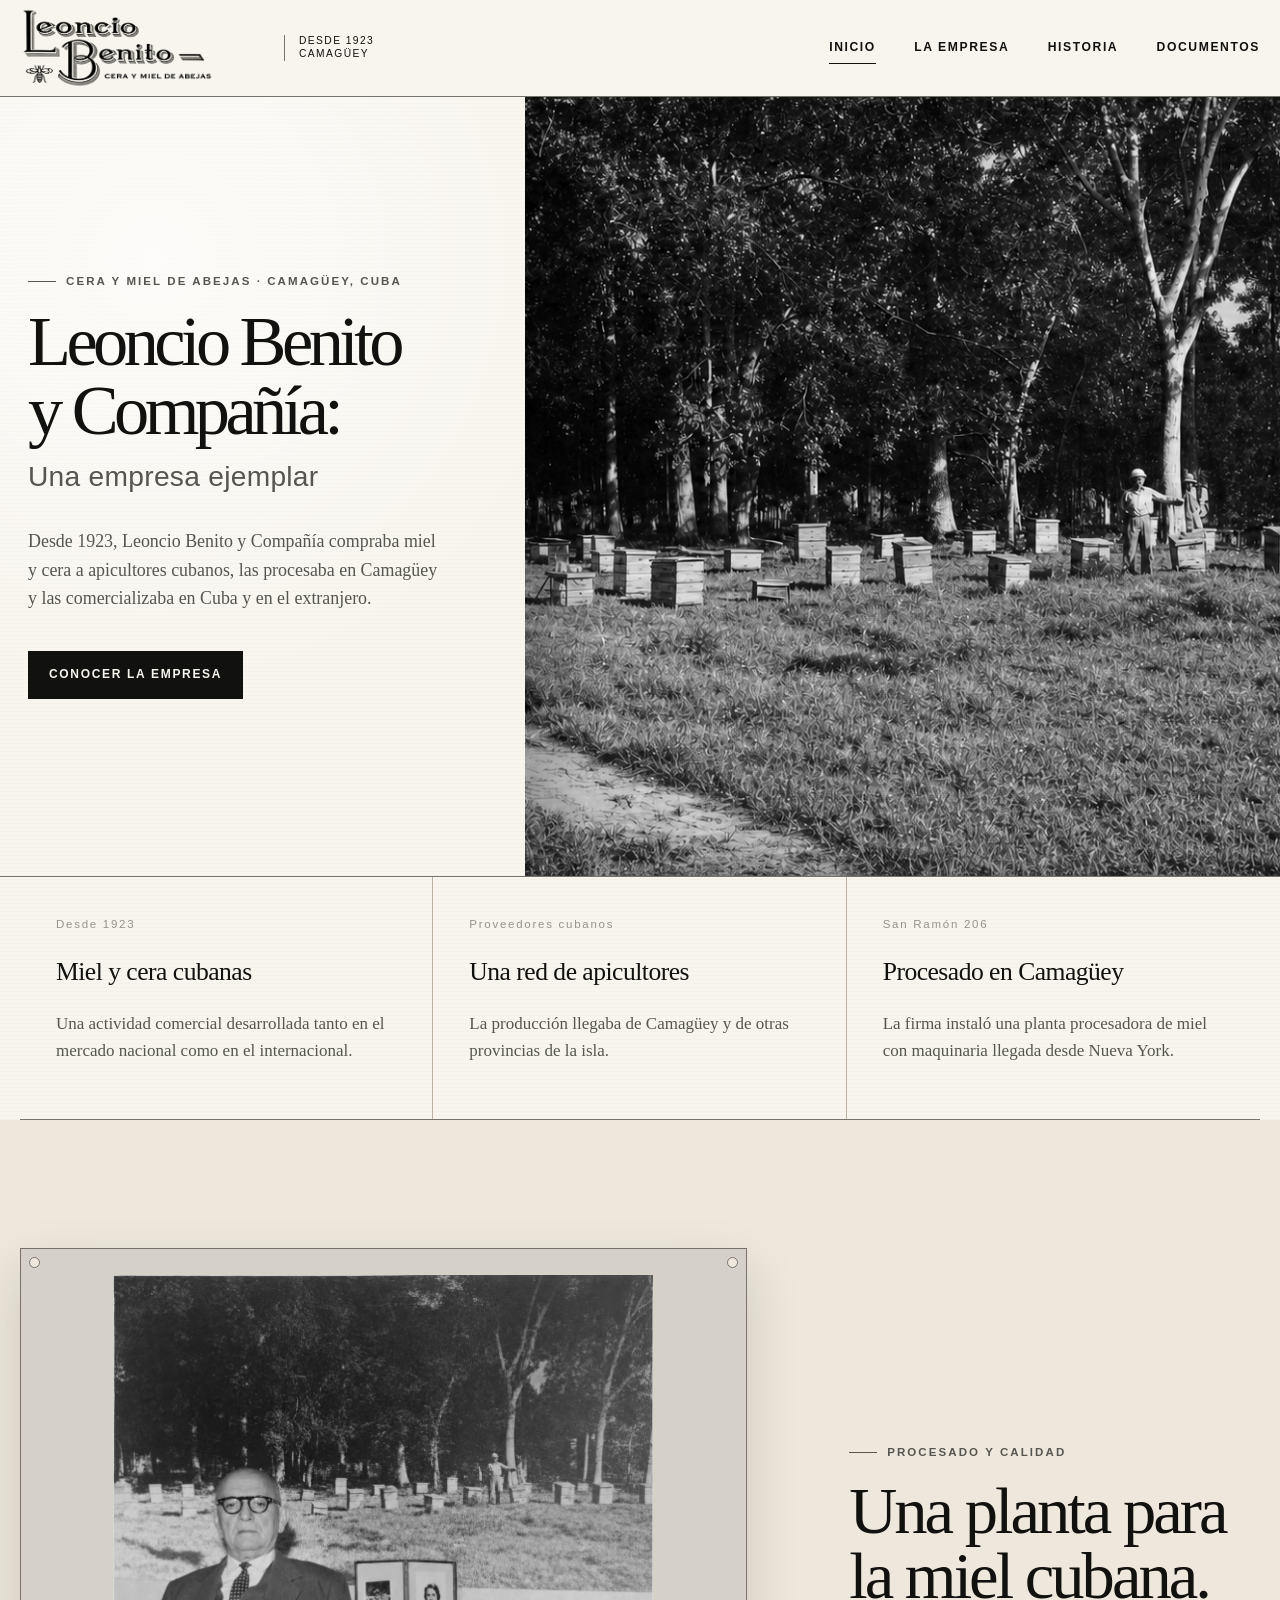
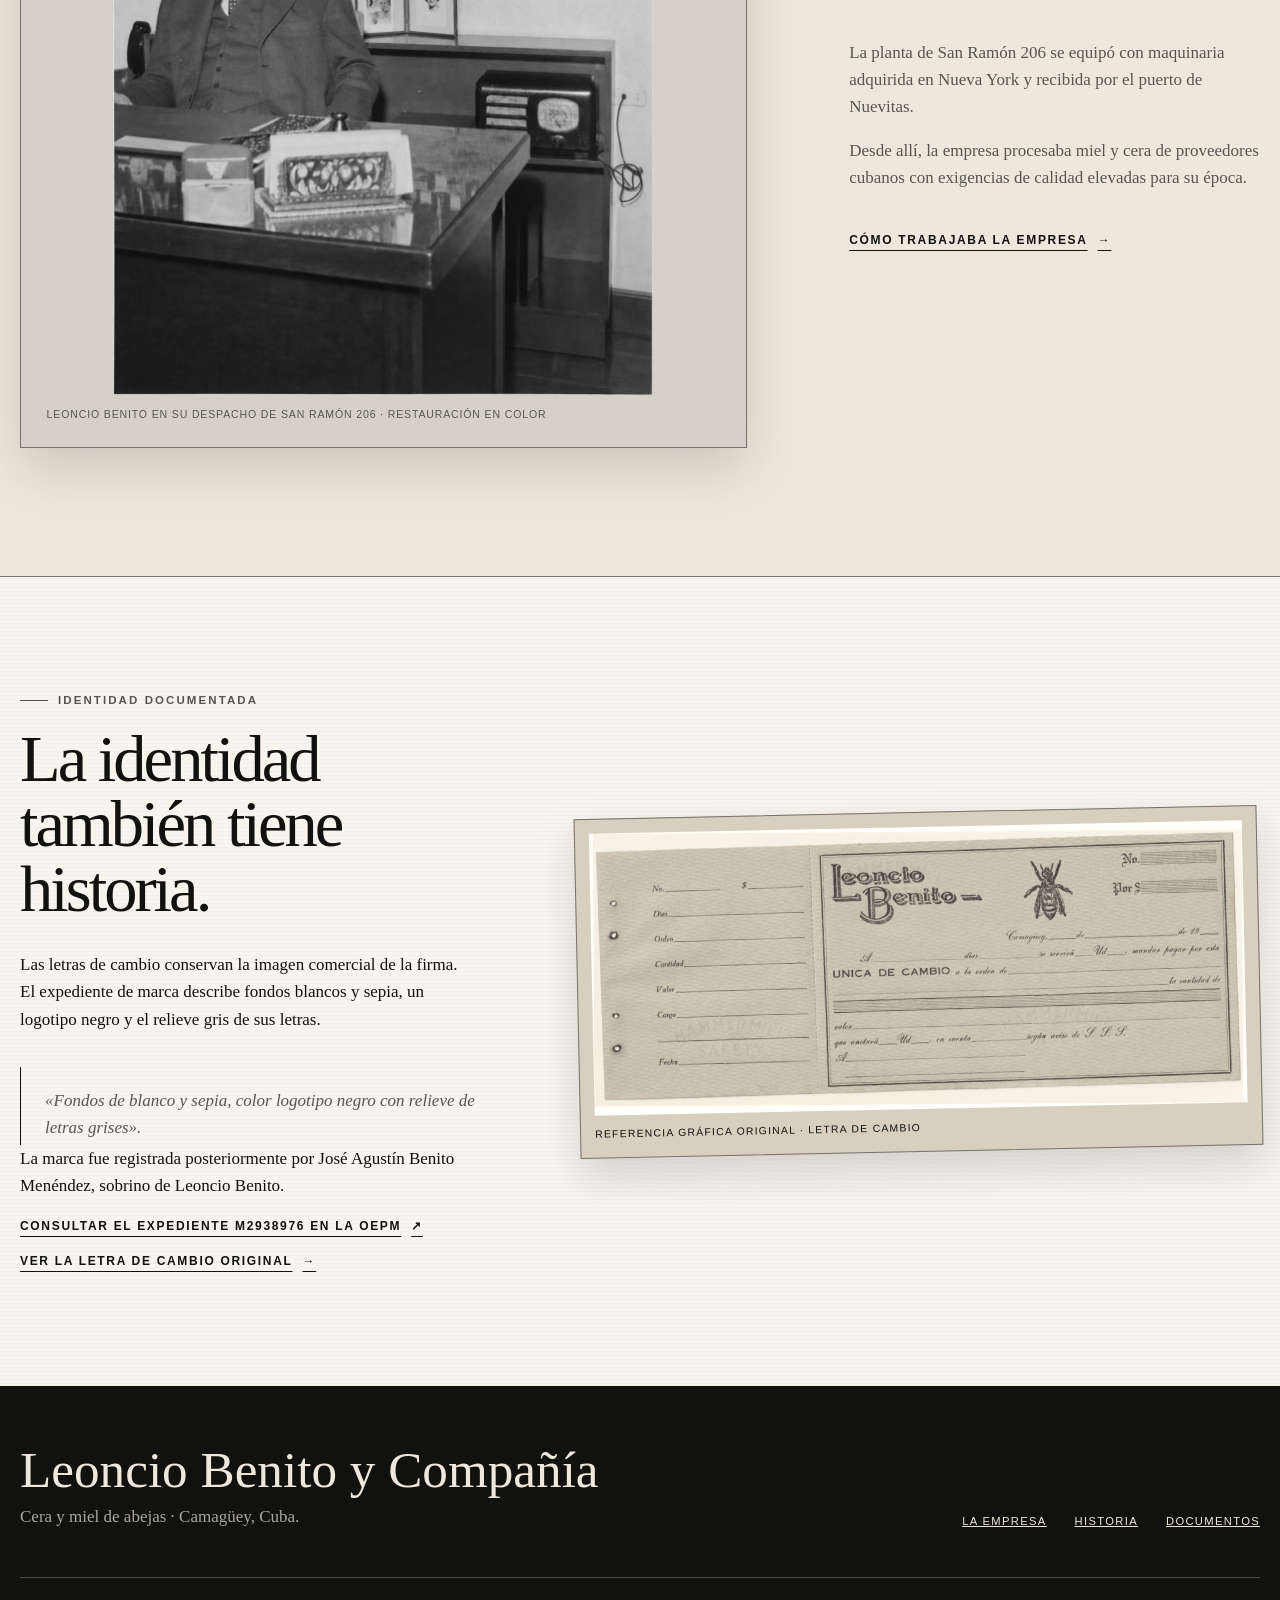
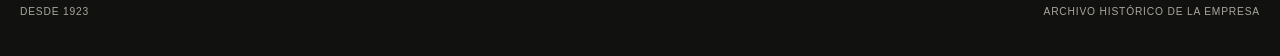
==== commit 77c1bda8: "Center site on Leoncio Benito company history" ====
--- a/index.html
+++ b/index.html
@@ -5,21 +5,22 @@
     <meta name="viewport" content="width=device-width, initial-scale=1" />
     <meta
       name="description"
-      content="Archivo familiar y documental de Leoncio Benito y Compañía, una empresa cubana dedicada a la cera y la miel de abejas."
+      content="Leoncio Benito y Compañía comercializó miel y cera cubanas desde 1923, con proveedores apícolas de varias provincias y clientes en Cuba y el extranjero."
     />
     <title>Leoncio Benito y Compañía: Una empresa ejemplar</title>
-    <link rel="stylesheet" href="styles.css?v=3" />
+    <link rel="stylesheet" href="styles.css?v=4" />
   </head>
   <body>
     <a class="skip-link" href="#contenido">Saltar al contenido</a>
     <header class="site-header">
       <div class="shell site-header__inner">
-        <a class="brand" href="index.html" aria-label="Archivo Leoncio Benito, inicio">
+        <a class="brand" href="index.html" aria-label="Leoncio Benito y Compañía, inicio">
           <img src="assets/marca/logo-leoncio-benito-reconstruido-transparente.png" alt="Leoncio Benito, cera y miel de abejas" />
-          <span class="brand__archive">Archivo<br />histórico</span>
+          <span class="brand__archive">Desde 1923<br />Camagüey</span>
         </a>
         <nav class="primary-nav" aria-label="Navegación principal">
           <a href="index.html" aria-current="page">Inicio</a>
+          <a href="empresa/index.html">La empresa</a>
           <a href="historial/index.html">Historia</a>
           <a href="documentos/index.html">Documentos</a>
         </nav>
@@ -29,17 +30,18 @@
     <main id="contenido">
       <section class="home-hero">
         <div class="home-hero__copy">
-          <p class="eyebrow">Camagüey · Cuba · Siglo XX</p>
+          <p class="eyebrow">Cera y miel de abejas · Camagüey, Cuba</p>
           <h1>
             Leoncio Benito <span class="home-hero__company">y Compañía:</span>
             <span class="home-hero__claim">Una empresa ejemplar</span>
           </h1>
           <p class="home-hero__lead">
-            Desde Camagüey, una firma dedicada a la miel y la cera construyó
-            relaciones comerciales que hoy podemos seguir a través de sus documentos.
+            Desde 1923, Leoncio Benito y Compañía compraba miel y cera a
+            apicultores cubanos, las procesaba en Camagüey y las comercializaba
+            en Cuba y en el extranjero.
           </p>
           <div>
-            <a class="button" href="historial/index.html">Conocer su historia</a>
+            <a class="button" href="empresa/index.html">Conocer la empresa</a>
           </div>
         </div>
         <figure class="home-hero__media">
@@ -50,21 +52,21 @@
         </figure>
       </section>
 
-      <section class="home-index shell" aria-label="Tres momentos de la historia de la empresa">
+      <section class="home-index shell" aria-label="Actividad de Leoncio Benito y Compañía">
         <article>
-          <span class="home-index__number">1910 · Camagüey</span>
-          <h3>El primer registro</h3>
-          <p>Leoncio Benito Rivas figura inscrito como comerciante y dueño de la bodega La Yaba.</p>
+          <span class="home-index__number">Desde 1923</span>
+          <h3>Miel y cera cubanas</h3>
+          <p>Una actividad comercial desarrollada tanto en el mercado nacional como en el internacional.</p>
         </article>
         <article>
-          <span class="home-index__number">1934 · Nueva York</span>
-          <h3>La cera cruza el Atlántico</h3>
-          <p>Una carta comercial documenta los embarques de cera de abeja desde Cuba.</p>
+          <span class="home-index__number">Proveedores cubanos</span>
+          <h3>Una red de apicultores</h3>
+          <p>La producción llegaba de Camagüey y de otras provincias de la isla.</p>
         </article>
         <article>
-          <span class="home-index__number">1962 · Amberes</span>
-          <h3>Cuatro décadas de relación</h3>
-          <p>Un socio belga recuerda una colaboración comercial de unos cuarenta años.</p>
+          <span class="home-index__number">San Ramón 206</span>
+          <h3>Procesado en Camagüey</h3>
+          <p>La firma instaló una planta procesadora de miel con maquinaria llegada desde Nueva York.</p>
         </article>
       </section>
 
@@ -75,20 +77,21 @@
               src="assets/expo-1958/fotografia-despacho-color.png"
               alt="Restauración en color de Leoncio Benito en su oficina con el mural de un apiario al fondo"
             />
+            <figcaption>Leoncio Benito en su despacho de San Ramón 206 · Restauración en color</figcaption>
           </figure>
           <div class="feature__copy">
-            <p class="eyebrow">Comercio e historia</p>
-            <h2>Desde Camagüey hacia el mundo.</h2>
+            <p class="eyebrow">Procesado y calidad</p>
+            <h2>Una planta para la miel cubana.</h2>
             <p>
-              Las cartas de 1934 y 1939 hablan de embarques de cera y de posibles
-              compradores de miel en Nueva York.
+              La planta de San Ramón 206 se equipó con maquinaria adquirida en
+              Nueva York y recibida por el puerto de Nuevitas.
             </p>
             <p>
-              Años después, una carta enviada desde Amberes recordó el vínculo
-              comercial mantenido durante décadas con la firma.
+              Desde allí, la empresa procesaba miel y cera de proveedores cubanos
+              con exigencias de calidad elevadas para su época.
             </p>
-            <a class="text-link" href="historial/index.html">
-              Explorar la historia <span aria-hidden="true">→</span>
+            <a class="text-link" href="empresa/index.html">
+              Cómo trabajaba la empresa <span aria-hidden="true">→</span>
             </a>
           </div>
         </div>
@@ -139,17 +142,18 @@
       <div class="shell">
         <div class="site-footer__top">
           <div>
-            <p class="site-footer__name">Archivo Leoncio Benito</p>
-            <p class="site-footer__tag">Memoria familiar y documentos históricos.</p>
+            <p class="site-footer__name">Leoncio Benito y Compañía</p>
+            <p class="site-footer__tag">Cera y miel de abejas · Camagüey, Cuba.</p>
           </div>
           <nav aria-label="Navegación del pie">
+            <a href="empresa/index.html">La empresa</a>
             <a href="historial/index.html">Historia</a>
             <a href="documentos/index.html">Documentos</a>
           </nav>
         </div>
         <div class="site-footer__bottom">
-          <span>Leoncio Benito y Compañía</span>
-          <span>Camagüey · Cuba</span>
+          <span>Desde 1923</span>
+          <span>Archivo histórico de la empresa</span>
         </div>
       </div>
     </footer>
--- a/styles.css
+++ b/styles.css
@@ -342,6 +342,7 @@
 
 .document-frame {
   position: relative;
+  margin: 0;
   padding: clamp(14px, 2vw, 26px);
   border: 1px solid var(--line-dark);
   background: #d6d1c8;
@@ -375,6 +376,16 @@
   filter: grayscale(1) contrast(1.02);
 }
 
+.document-frame figcaption {
+  padding-top: 12px;
+  color: var(--graphite);
+  font-family: var(--sans);
+  font-size: 0.66rem;
+  letter-spacing: 0.08em;
+  line-height: 1.4;
+  text-transform: uppercase;
+}
+
 .feature__copy h2 {
   margin-bottom: 30px;
 }
@@ -418,6 +429,7 @@
 
 .bill-sample {
   position: relative;
+  margin: 0;
   padding: 14px;
   border: 1px solid var(--line-dark);
   background: var(--paper-deep);
@@ -435,6 +447,221 @@
   font-size: 0.65rem;
   letter-spacing: 0.12em;
   text-transform: uppercase;
+}
+
+.company-overview,
+.company-plant,
+.company-next {
+  padding: clamp(64px, 8vw, 112px) 0;
+}
+
+.company-overview__grid,
+.company-supply__grid,
+.company-plant__grid,
+.company-next__grid {
+  display: grid;
+  grid-template-columns: minmax(0, 0.85fr) minmax(0, 1.15fr);
+  gap: clamp(36px, 7vw, 100px);
+  align-items: start;
+}
+
+.company-overview h2,
+.company-supply h2,
+.company-plant h2,
+.company-next h2 {
+  max-width: 13ch;
+  margin-bottom: 0;
+}
+
+.company-overview__copy p,
+.company-supply__grid > div > p:not(.eyebrow),
+.company-plant__grid > div > p:not(.eyebrow),
+.company-next__grid > div > p:not(.eyebrow) {
+  max-width: 62ch;
+  color: var(--graphite);
+}
+
+.company-overview__copy p:first-child {
+  color: var(--ink);
+  font-size: clamp(1.24rem, 1.8vw, 1.58rem);
+  line-height: 1.45;
+}
+
+.company-supply {
+  padding: clamp(64px, 8vw, 112px) 0;
+  border-block: 1px solid var(--line-dark);
+  background: var(--paper);
+}
+
+.company-list__label {
+  margin-bottom: 16px;
+  color: var(--graphite);
+  font-family: var(--sans);
+  font-size: 0.72rem;
+  font-weight: 700;
+  letter-spacing: 0.14em;
+  text-transform: uppercase;
+}
+
+.company-provinces {
+  display: grid;
+  grid-template-columns: repeat(2, minmax(0, 1fr));
+  gap: 0 28px;
+  margin: 0;
+  padding: 0;
+  list-style: none;
+}
+
+.company-provinces li {
+  padding: 16px 0;
+  border-top: 1px solid var(--line-dark);
+  font-size: clamp(1.3rem, 2.2vw, 2rem);
+  line-height: 1.15;
+}
+
+.company-plant__grid {
+  align-items: center;
+}
+
+.company-plant__photo {
+  margin: 0;
+  padding: 12px;
+  border: 1px solid var(--line-dark);
+  background: var(--paper-deep);
+}
+
+.company-plant__photo img {
+  max-height: 580px;
+  object-fit: contain;
+  filter: grayscale(1);
+}
+
+.company-plant__photo figcaption {
+  padding-top: 12px;
+  color: var(--graphite);
+  font-family: var(--sans);
+  font-size: 0.66rem;
+  letter-spacing: 0.08em;
+  line-height: 1.45;
+  text-transform: uppercase;
+}
+
+.company-network {
+  padding: clamp(68px, 9vw, 124px) 0;
+  background: var(--ink);
+  color: var(--paper-light);
+}
+
+.company-network__intro {
+  max-width: 850px;
+  margin-bottom: clamp(36px, 5vw, 66px);
+}
+
+.company-network__intro h2 {
+  max-width: 17ch;
+  margin-bottom: 26px;
+}
+
+.company-network__intro > p:last-child,
+.company-network__columns p {
+  color: #d1cbc0;
+}
+
+.company-network__columns {
+  display: grid;
+  grid-template-columns: repeat(2, minmax(0, 1fr));
+  gap: clamp(40px, 8vw, 110px);
+  padding-top: 38px;
+  border-top: 1px solid rgba(255, 255, 255, 0.34);
+}
+
+.company-network__columns h3 {
+  margin-bottom: 26px;
+}
+
+.company-name-list {
+  margin: 0;
+  padding: 0;
+  list-style: none;
+}
+
+.company-name-list li {
+  padding: 13px 0;
+  border-top: 1px solid rgba(255, 255, 255, 0.25);
+  font-family: var(--sans);
+  font-size: 0.9rem;
+  line-height: 1.4;
+}
+
+.company-network__note {
+  margin-top: 24px;
+  font-size: 0.95rem;
+}
+
+.company-network .text-link {
+  margin-top: 12px;
+}
+
+.company-partners {
+  padding: clamp(68px, 9vw, 112px) 0;
+  border-bottom: 1px solid var(--line-dark);
+}
+
+.company-partners__heading {
+  max-width: 850px;
+  margin-bottom: 46px;
+}
+
+.company-partners__heading h2 {
+  margin-bottom: 22px;
+}
+
+.company-partners__heading > p:last-child {
+  color: var(--graphite);
+}
+
+.company-partners__grid {
+  display: grid;
+  grid-template-columns: repeat(2, minmax(0, 1fr));
+  gap: clamp(36px, 7vw, 90px);
+}
+
+.company-partners__grid h3 {
+  margin-bottom: 24px;
+}
+
+.company-partners__list {
+  margin: 0;
+  padding: 0;
+  list-style: none;
+}
+
+.company-partners__list li {
+  display: flex;
+  justify-content: space-between;
+  gap: 18px;
+  padding: 16px 0;
+  border-top: 1px solid var(--line-dark);
+}
+
+.company-partners__list strong {
+  font-weight: 500;
+}
+
+.company-partners__list span {
+  color: var(--graphite);
+  font-family: var(--sans);
+  font-size: 0.75rem;
+  text-align: right;
+}
+
+.company-next {
+  border-bottom: 1px solid var(--line-dark);
+  background: var(--paper);
+}
+
+.company-next .button {
+  margin-top: 12px;
 }
 
 .site-footer {
@@ -1112,6 +1339,12 @@
 
   .feature__grid,
   .brand-source__grid,
+  .company-overview__grid,
+  .company-supply__grid,
+  .company-plant__grid,
+  .company-next__grid,
+  .company-network__columns,
+  .company-partners__grid,
   .case-intro,
   .source__grid,
   .method__grid,
@@ -1146,6 +1379,15 @@
 }
 
 @media (max-width: 740px) {
+  .company-partners__list li {
+    flex-direction: column;
+    gap: 4px;
+  }
+
+  .company-partners__list span {
+    text-align: left;
+  }
+
   body {
     font-size: 16px;
   }
@@ -1171,8 +1413,10 @@
   .primary-nav {
     width: 100%;
     justify-content: center;
-    gap: 20px;
-    font-size: 0.67rem;
+    flex-wrap: wrap;
+    gap: 4px 14px;
+    font-size: 0.62rem;
+    letter-spacing: 0.08em;
   }
 
   .home-index {
@@ -1214,6 +1458,10 @@
     font-size: clamp(2.8rem, 9vw, 3.7rem);
   }
 
+  .company-provinces {
+    gap: 0 18px;
+  }
+
   .identity-documents {
     grid-template-columns: 1fr;
   }
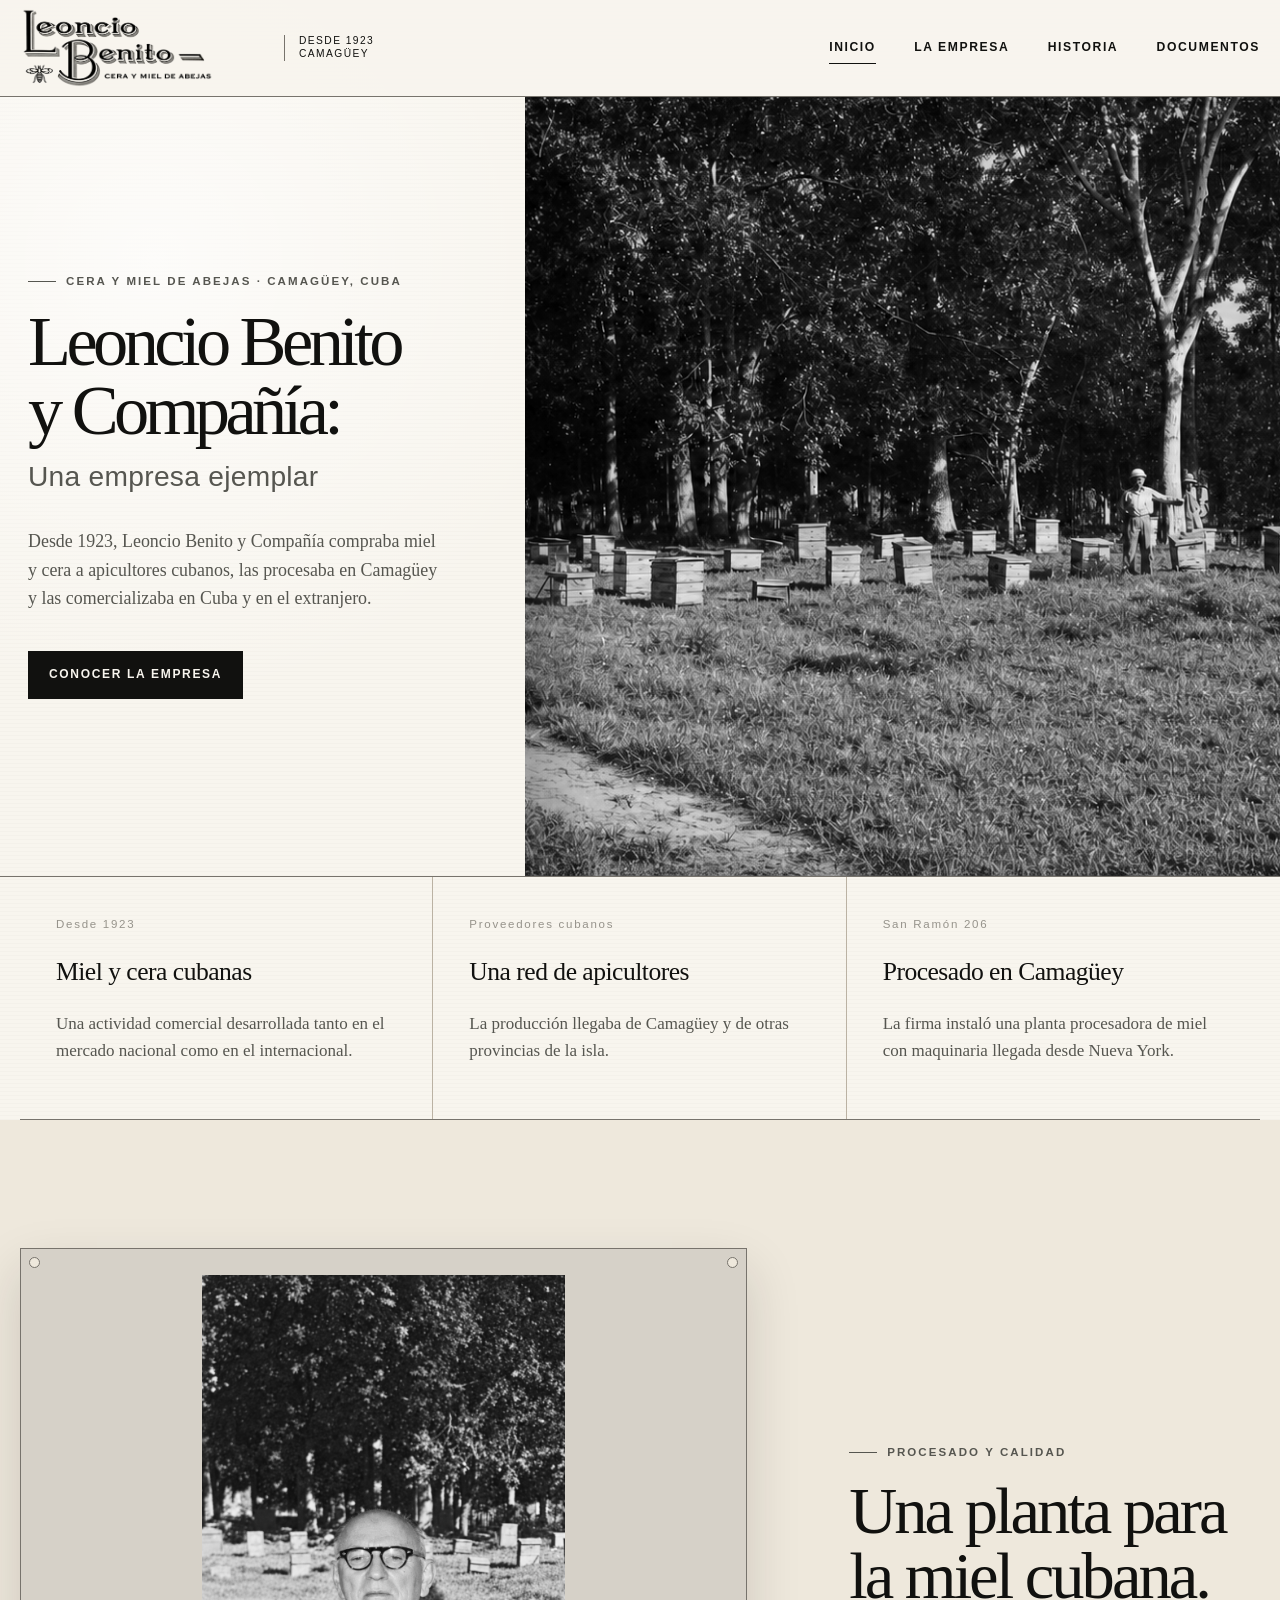
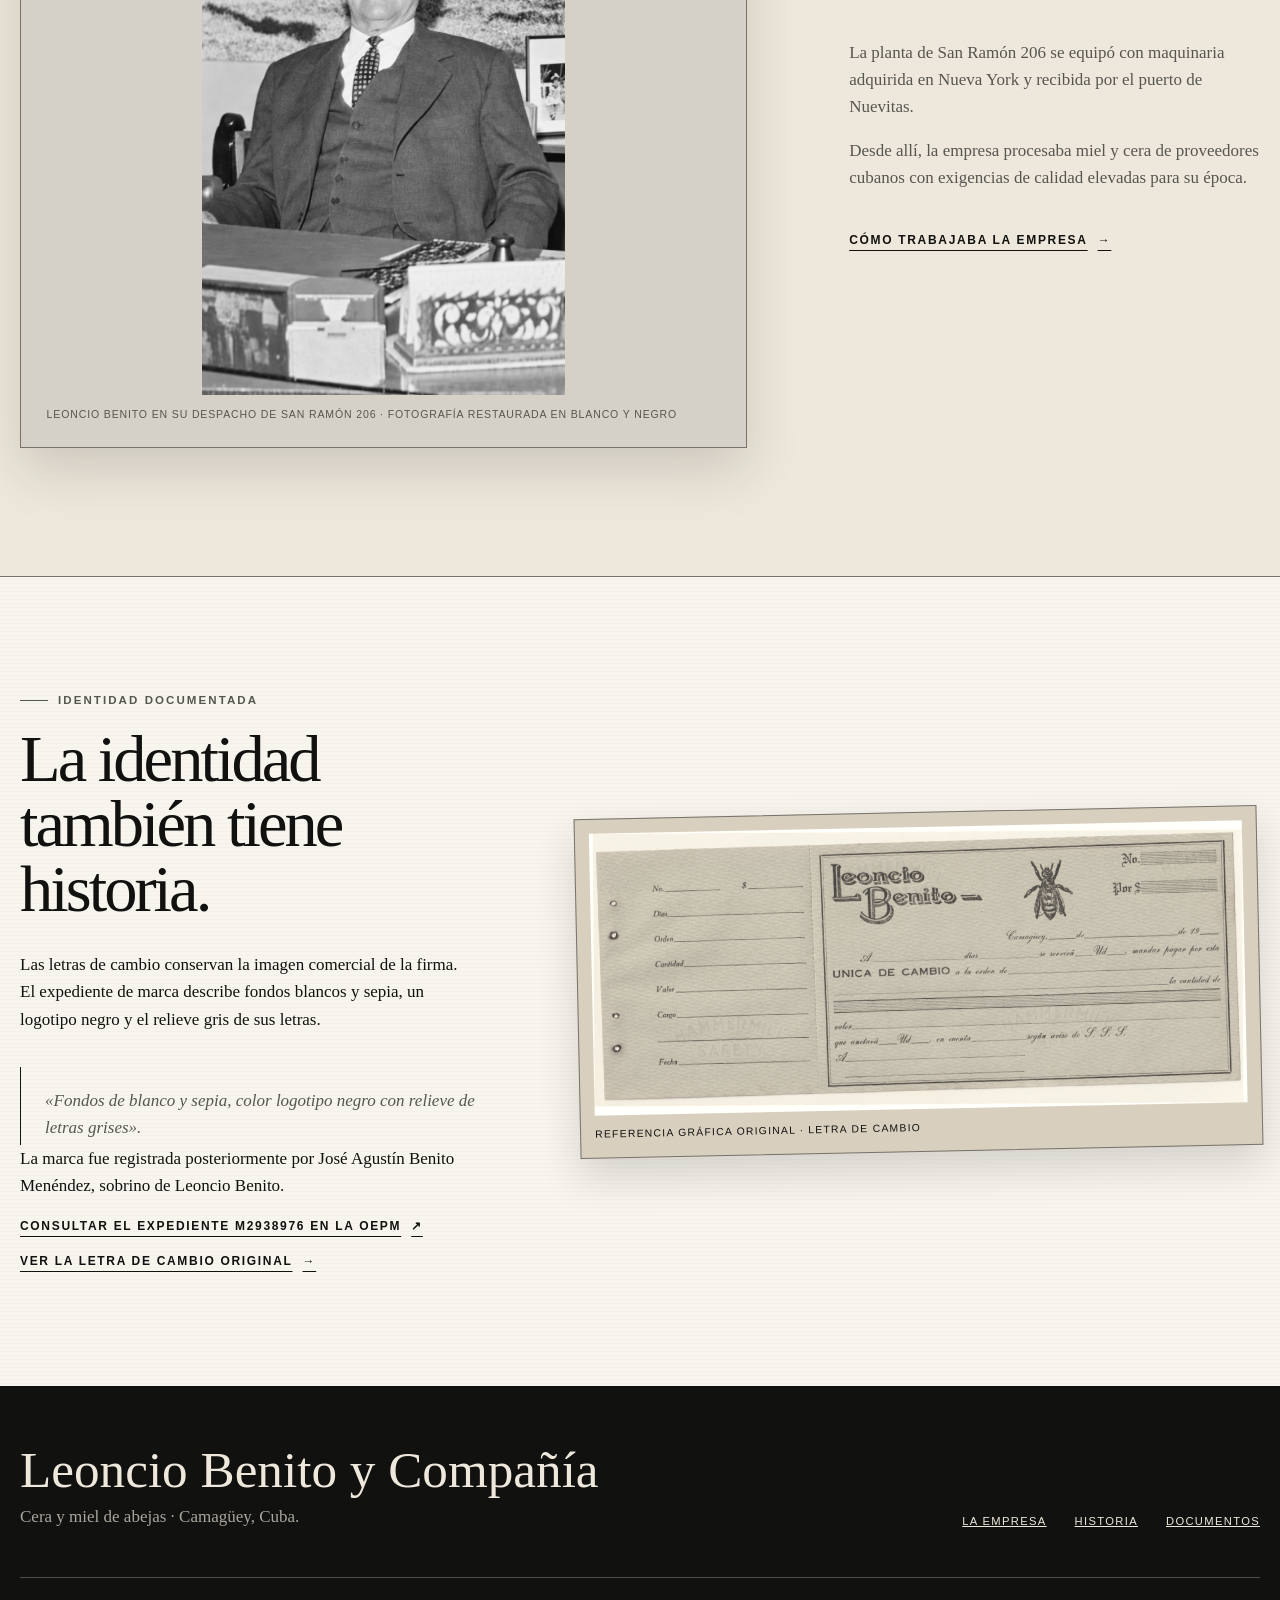
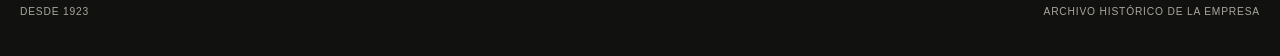
==== commit 6c24f9ba: "Restore Leoncio Benito portrait in black and white" ====
--- a/index.html
+++ b/index.html
@@ -74,10 +74,10 @@
         <div class="shell feature__grid">
           <figure class="document-frame">
             <img
-              src="assets/expo-1958/fotografia-despacho-color.png"
-              alt="Restauración en color de Leoncio Benito en su oficina con el mural de un apiario al fondo"
+              src="assets/expo-1958/leoncio-benito-retrato-restaurado-bn.png"
+              alt="Retrato restaurado en blanco y negro de Leoncio Benito en su despacho"
             />
-            <figcaption>Leoncio Benito en su despacho de San Ramón 206 · Restauración en color</figcaption>
+            <figcaption>Leoncio Benito en su despacho de San Ramón 206 · Fotografía restaurada en blanco y negro</figcaption>
           </figure>
           <div class="feature__copy">
             <p class="eyebrow">Procesado y calidad</p>
--- a/styles.css
+++ b/styles.css
@@ -546,6 +546,11 @@
   text-transform: uppercase;
 }
 
+.company-plant__photo figcaption a {
+  color: inherit;
+  text-underline-offset: 2px;
+}
+
 .company-network {
   padding: clamp(68px, 9vw, 124px) 0;
   background: var(--ink);
@@ -596,6 +601,24 @@
 .company-network__note {
   margin-top: 24px;
   font-size: 0.95rem;
+}
+
+.company-network__note a,
+.company-network__columns p a,
+.company-network__sources a {
+  color: var(--paper-light);
+  text-decoration-thickness: 1px;
+  text-underline-offset: 3px;
+}
+
+.company-network__sources {
+  margin: 42px 0 0;
+  padding-top: 22px;
+  border-top: 1px solid rgba(255, 255, 255, 0.25);
+  color: #d1cbc0;
+  font-family: var(--sans);
+  font-size: 0.76rem;
+  line-height: 1.65;
 }
 
 .company-network .text-link {
@@ -653,6 +676,13 @@
   font-family: var(--sans);
   font-size: 0.75rem;
   text-align: right;
+}
+
+.company-partners__list small {
+  display: block;
+  margin-top: 4px;
+  color: var(--ink);
+  font-size: 0.72rem;
 }
 
 .company-next {
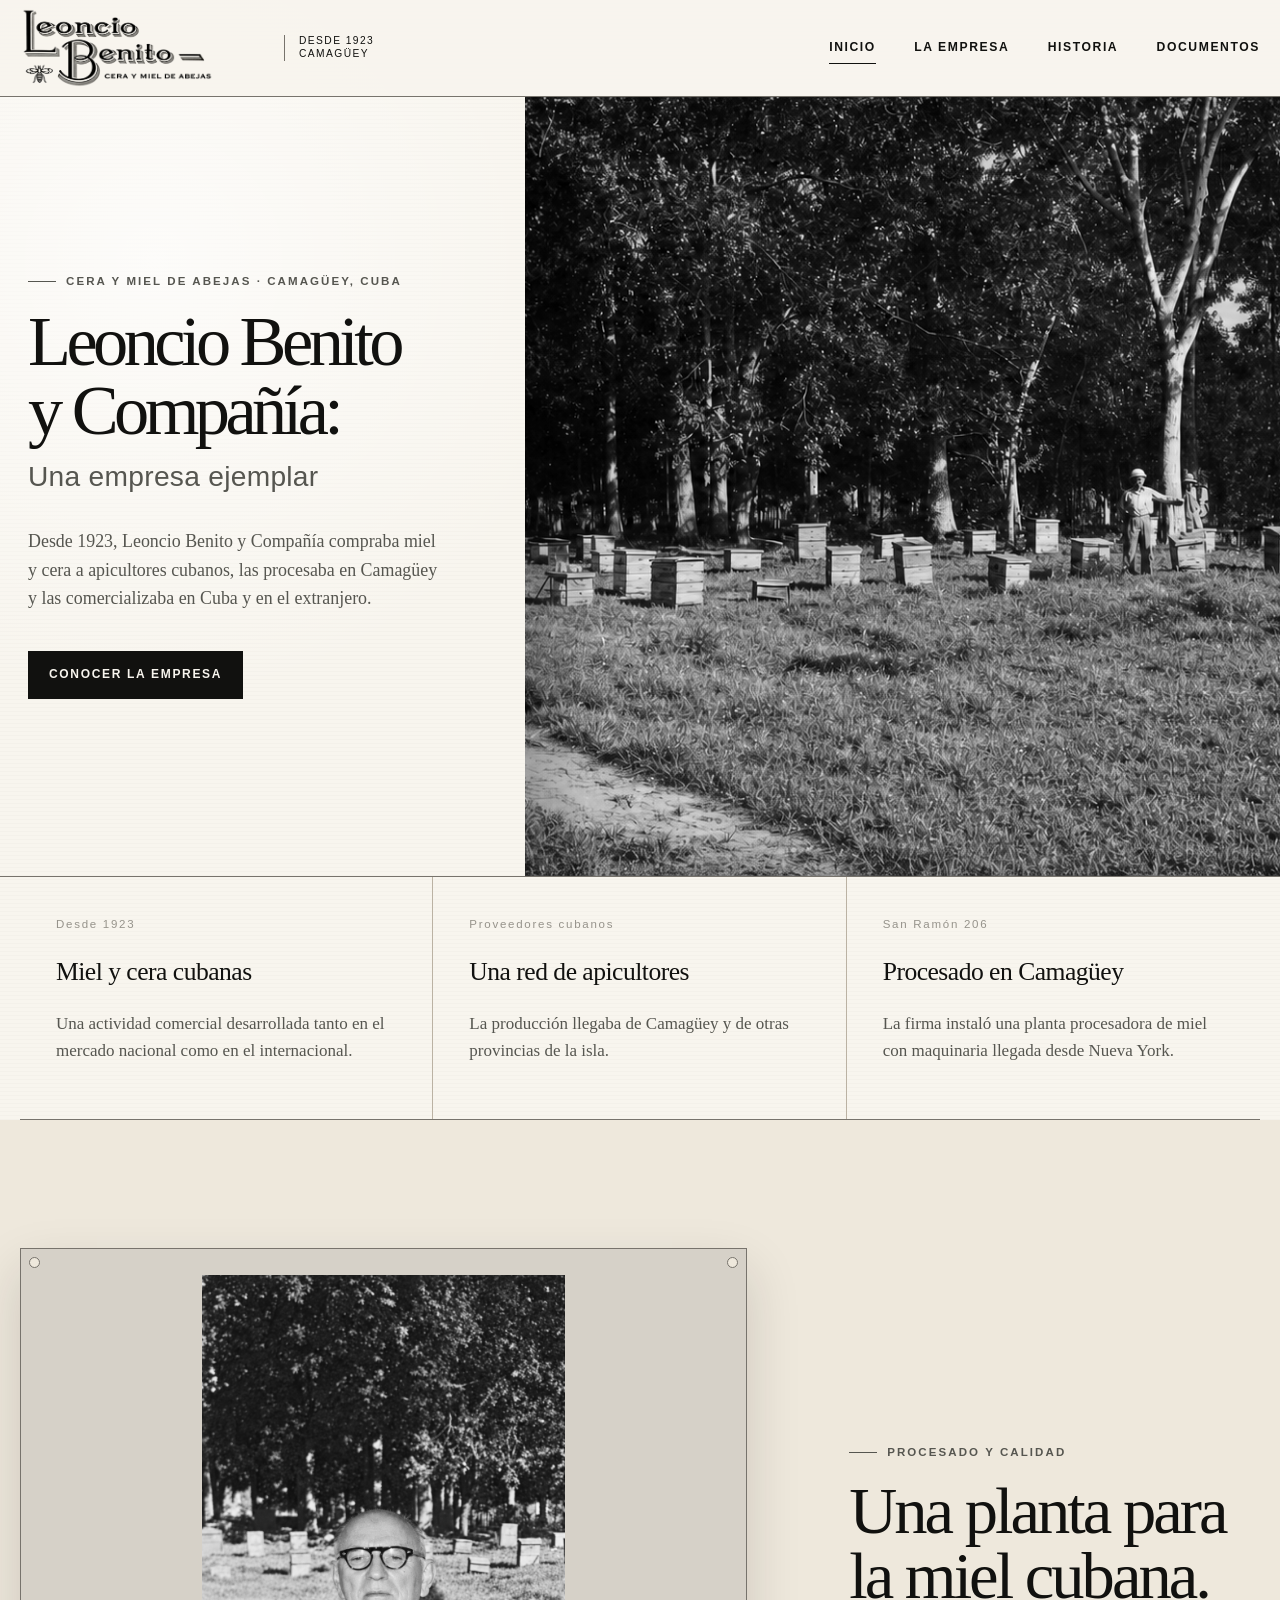
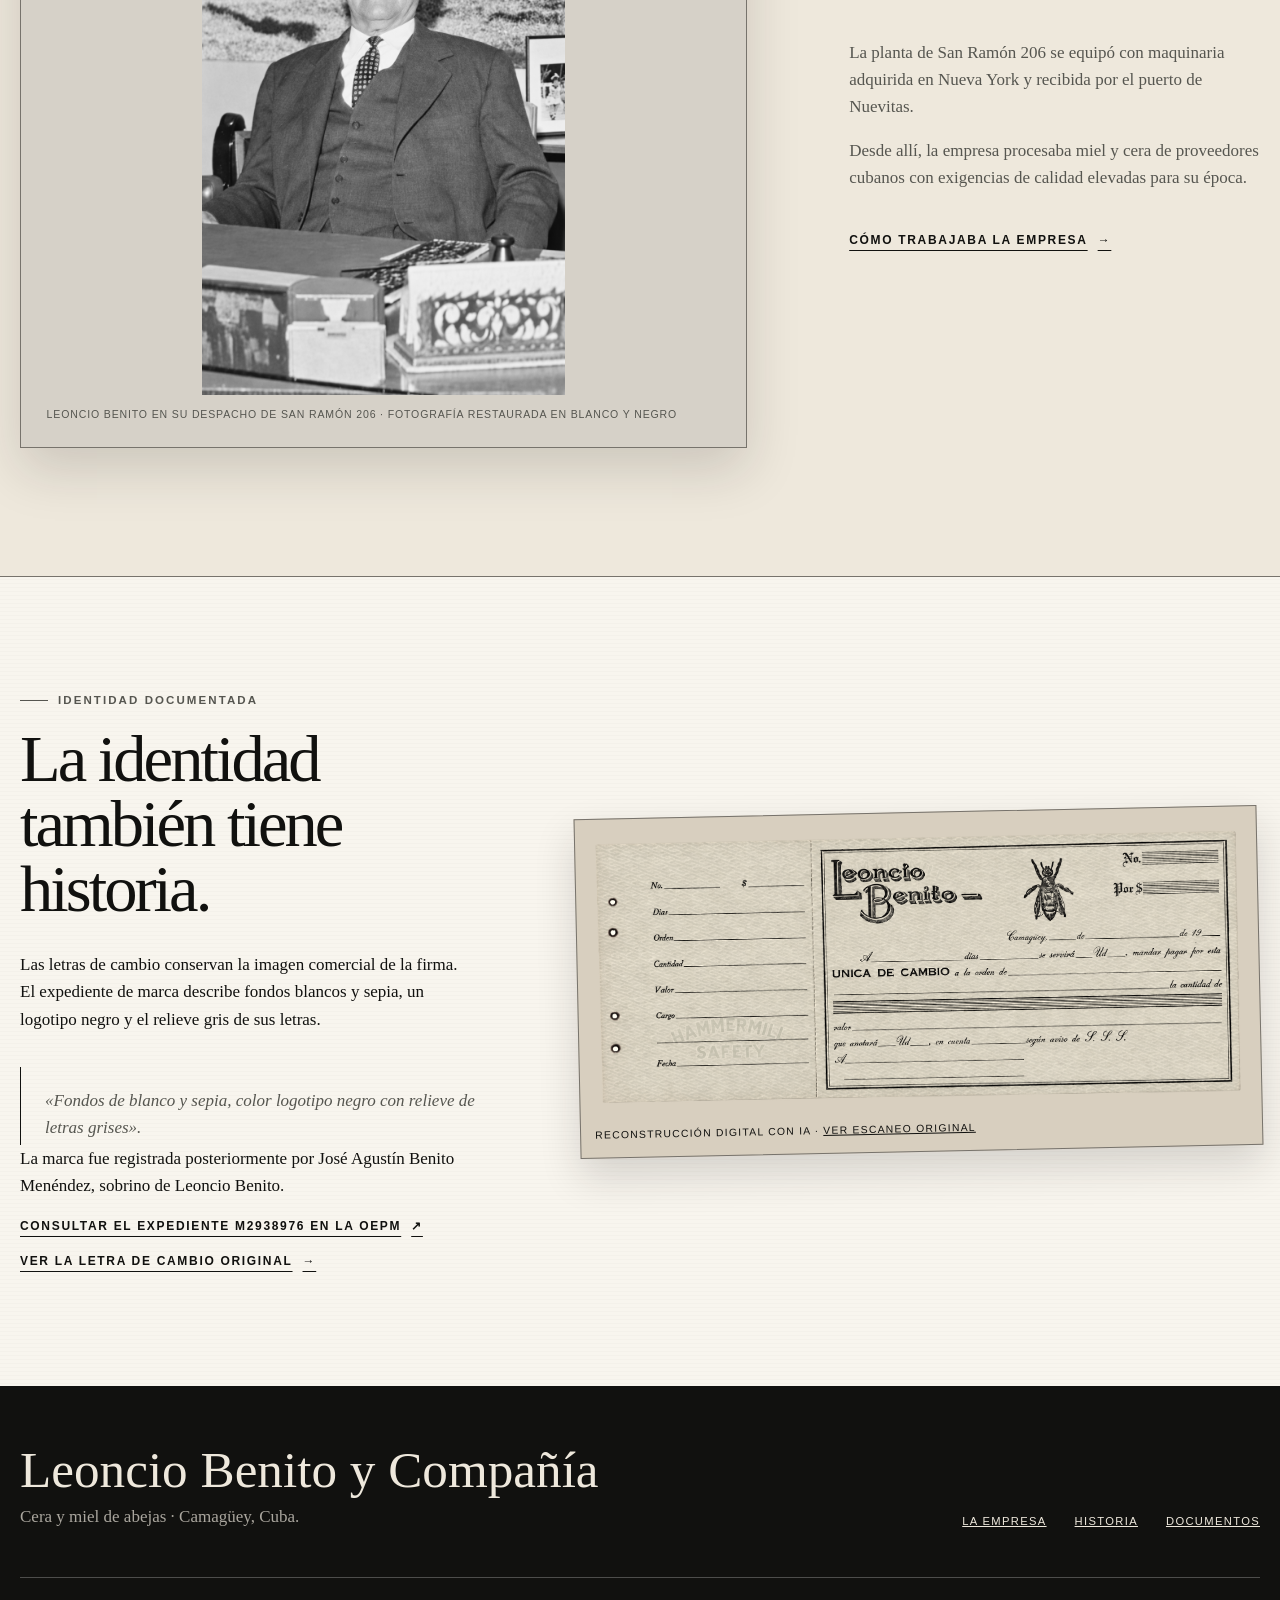
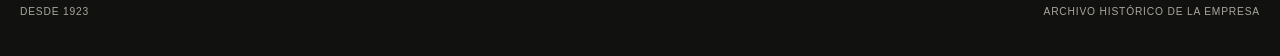
==== commit 3f426ca0: "Publicar reconstrucción señalizada de la letra de cambio" ====
--- a/index.html
+++ b/index.html
@@ -129,10 +129,10 @@
           </div>
           <figure class="bill-sample">
             <img
-              src="assets/documentos/letra-de-cambio.jpg"
-              alt="Escaneo original de una letra de cambio impresa de Leoncio Benito con abeja y logotipo"
+              src="assets/documentos/letra-de-cambio-reconstruida-ia.png"
+              alt="Reconstrucción digital con IA de una letra de cambio impresa de Leoncio Benito con abeja y logotipo"
             />
-            <figcaption>Referencia gráfica original · Letra de cambio</figcaption>
+            <figcaption>Reconstrucción digital con IA · <a href="assets/documentos/letra-de-cambio.jpg" target="_blank" rel="noopener noreferrer">Ver escaneo original</a></figcaption>
           </figure>
         </div>
       </section>
--- a/styles.css
+++ b/styles.css
@@ -487,6 +487,17 @@
   line-height: 1.45;
 }
 
+.company-fleet {
+  border-bottom: 1px solid var(--line-dark);
+}
+
+.company-fleet__source {
+  margin-top: 24px;
+  color: var(--graphite);
+  font-family: var(--sans);
+  font-size: 0.76rem;
+}
+
 .company-supply {
   padding: clamp(64px, 8vw, 112px) 0;
   border-block: 1px solid var(--line-dark);
@@ -549,6 +560,72 @@
 .company-plant__photo figcaption a {
   color: inherit;
   text-underline-offset: 2px;
+}
+
+.company-team {
+  padding: clamp(68px, 9vw, 112px) 0;
+  border-top: 1px solid var(--line-dark);
+  background: var(--paper);
+}
+
+.company-team__heading {
+  display: grid;
+  grid-template-columns: minmax(0, 1fr) minmax(0, 0.8fr);
+  gap: clamp(32px, 7vw, 96px);
+  align-items: end;
+  margin-bottom: 46px;
+}
+
+.company-team__heading h2 {
+  max-width: 13ch;
+  margin-bottom: 0;
+}
+
+.company-team__heading > p {
+  max-width: 35ch;
+  margin-bottom: 0;
+  color: var(--graphite);
+  font-size: clamp(1.15rem, 2vw, 1.5rem);
+}
+
+.company-team__heading strong {
+  color: var(--ink);
+  font-weight: 600;
+}
+
+.company-team__grid {
+  display: grid;
+  grid-template-columns: repeat(2, minmax(0, 1fr));
+  gap: 0 clamp(36px, 7vw, 90px);
+}
+
+.company-team__role {
+  padding: 24px 0 30px;
+  border-top: 1px solid var(--line-dark);
+}
+
+.company-team__role h3 {
+  max-width: 20ch;
+  margin-bottom: 14px;
+}
+
+.company-team__role p:last-child {
+  max-width: 54ch;
+  margin-bottom: 0;
+  color: var(--graphite);
+}
+
+.company-team__legal {
+  max-width: 70ch;
+  margin: 34px 0 0;
+  font-size: clamp(1.15rem, 1.8vw, 1.4rem);
+}
+
+.company-team__source {
+  margin: 26px 0 0;
+  color: var(--graphite);
+  font-family: var(--sans);
+  font-size: 0.76rem;
 }
 
 .company-network {
@@ -683,6 +760,112 @@
   margin-top: 4px;
   color: var(--ink);
   font-size: 0.72rem;
+}
+
+.company-shipping {
+  padding: clamp(68px, 9vw, 112px) 0;
+  border-bottom: 1px solid var(--line-dark);
+  background: var(--paper);
+}
+
+.company-shipping__intro {
+  max-width: 850px;
+  margin-bottom: 42px;
+}
+
+.company-shipping__intro h2 {
+  max-width: 16ch;
+  margin-bottom: 22px;
+}
+
+.company-shipping__intro > p:last-child {
+  color: var(--graphite);
+}
+
+.company-shipping__grid {
+  display: grid;
+  grid-template-columns: repeat(2, minmax(0, 1fr));
+  gap: 1px;
+  border: 1px solid var(--line-dark);
+  background: var(--line-dark);
+}
+
+.company-shipping__item {
+  padding: clamp(28px, 4vw, 48px);
+  background: var(--paper-light);
+}
+
+.company-shipping__item--wide {
+  display: grid;
+  grid-column: 1 / -1;
+  grid-template-columns: repeat(2, minmax(0, 1fr));
+  gap: clamp(36px, 7vw, 90px);
+}
+
+.company-shipping__origin,
+.company-shipping__cable {
+  font-family: var(--sans);
+  font-size: 0.73rem;
+  letter-spacing: 0.09em;
+  text-transform: uppercase;
+}
+
+.company-shipping__origin {
+  margin-bottom: 26px;
+  color: var(--graphite);
+}
+
+.company-shipping__item h3 {
+  max-width: 16ch;
+  margin-bottom: 24px;
+}
+
+.company-shipping__item p:not(.company-shipping__origin) {
+  margin-bottom: 8px;
+}
+
+.company-shipping__item strong {
+  font-weight: 600;
+}
+
+.company-shipping__alias {
+  color: var(--graphite);
+  font-style: italic;
+}
+
+.company-shipping__item .company-shipping__cable {
+  margin-top: 20px;
+}
+
+.company-shipping__process {
+  display: grid;
+  grid-template-columns: minmax(0, 0.8fr) minmax(0, 1.2fr);
+  gap: clamp(36px, 7vw, 100px);
+  margin-top: 58px;
+  padding-top: 42px;
+  border-top: 1px solid var(--line-dark);
+}
+
+.company-shipping__process h3 {
+  max-width: 13ch;
+  font-size: clamp(2.2rem, 4vw, 4rem);
+}
+
+.company-shipping__process p:not(.eyebrow) {
+  color: var(--graphite);
+}
+
+.company-shipping__sources {
+  max-width: 960px;
+  margin: 26px 0 0;
+  color: var(--graphite);
+  font-family: var(--sans);
+  font-size: 0.76rem;
+  line-height: 1.65;
+}
+
+.company-shipping__sources a {
+  text-underline-offset: 3px;
 }
 
 .company-next {
@@ -1372,9 +1555,14 @@
   .company-overview__grid,
   .company-supply__grid,
   .company-plant__grid,
+  .company-team__heading,
+  .company-team__grid,
   .company-next__grid,
   .company-network__columns,
   .company-partners__grid,
+  .company-shipping__grid,
+  .company-shipping__item--wide,
+  .company-shipping__process,
   .case-intro,
   .source__grid,
   .method__grid,
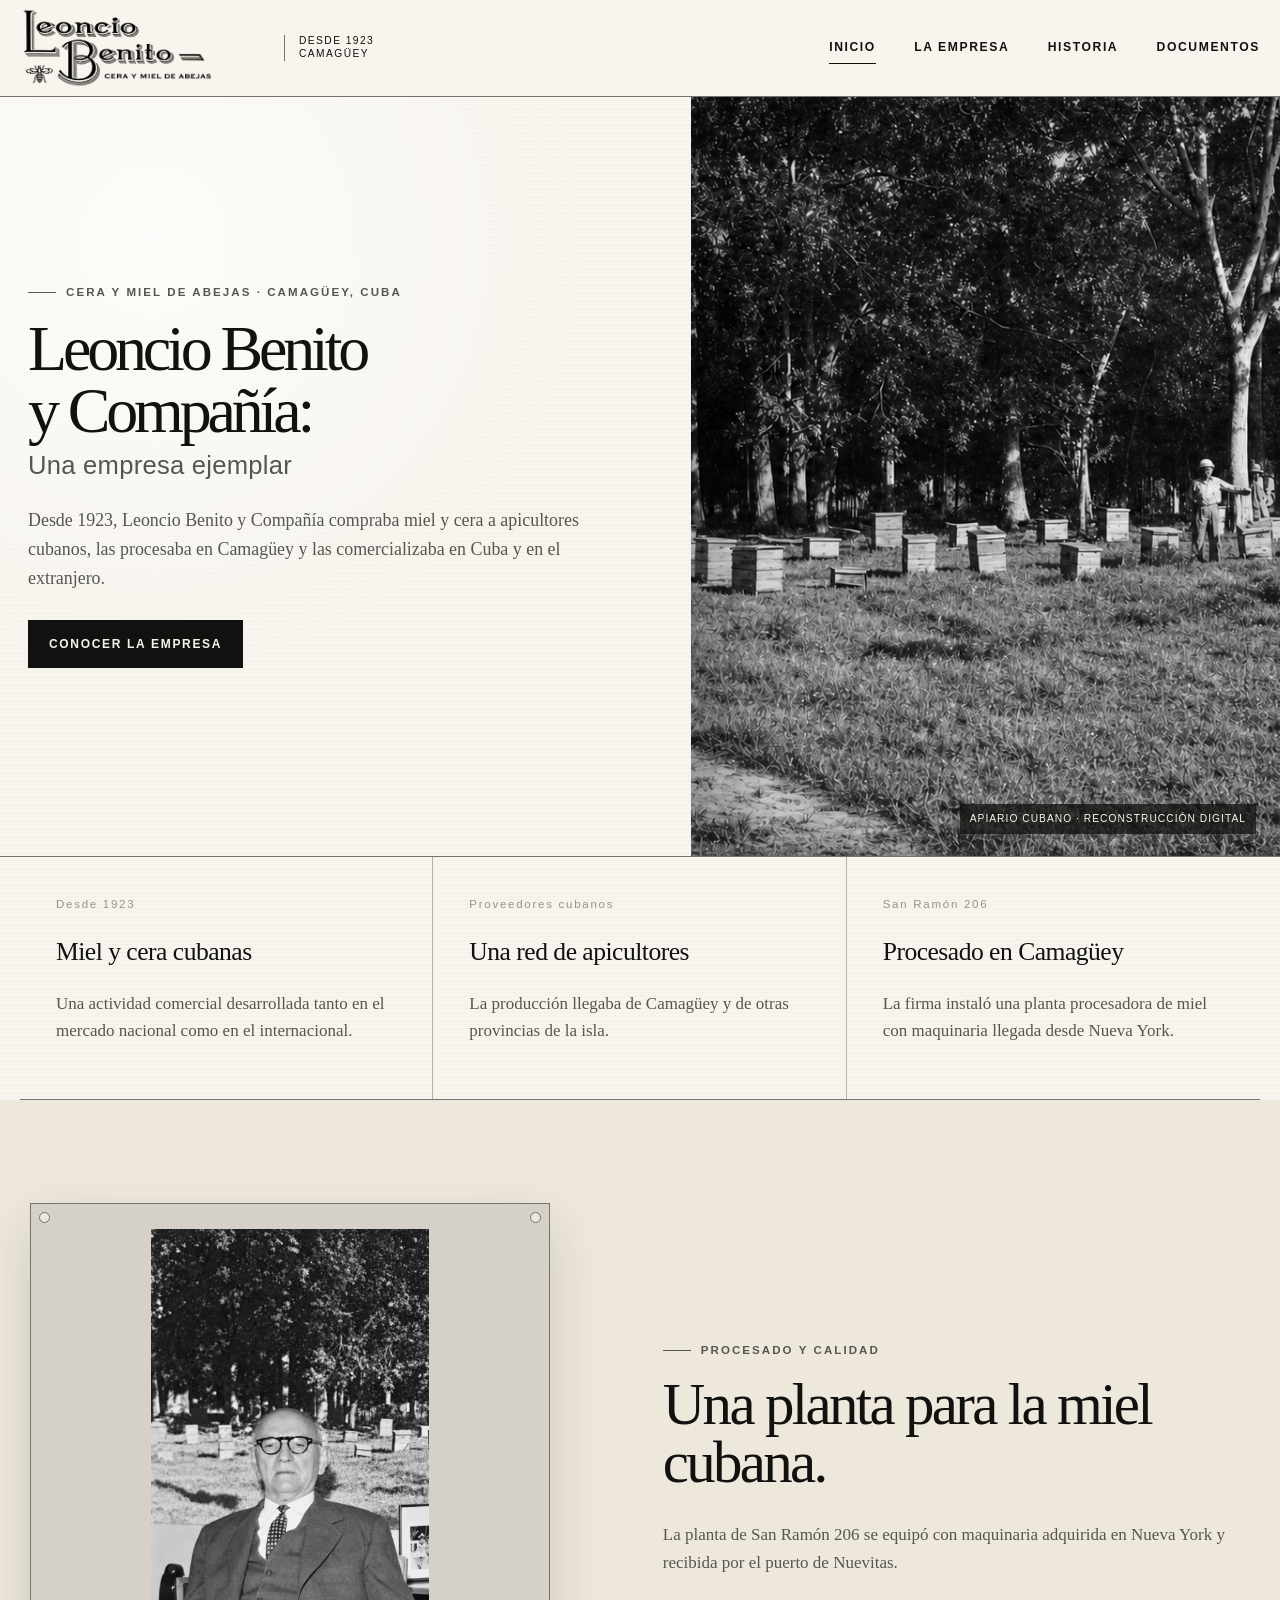
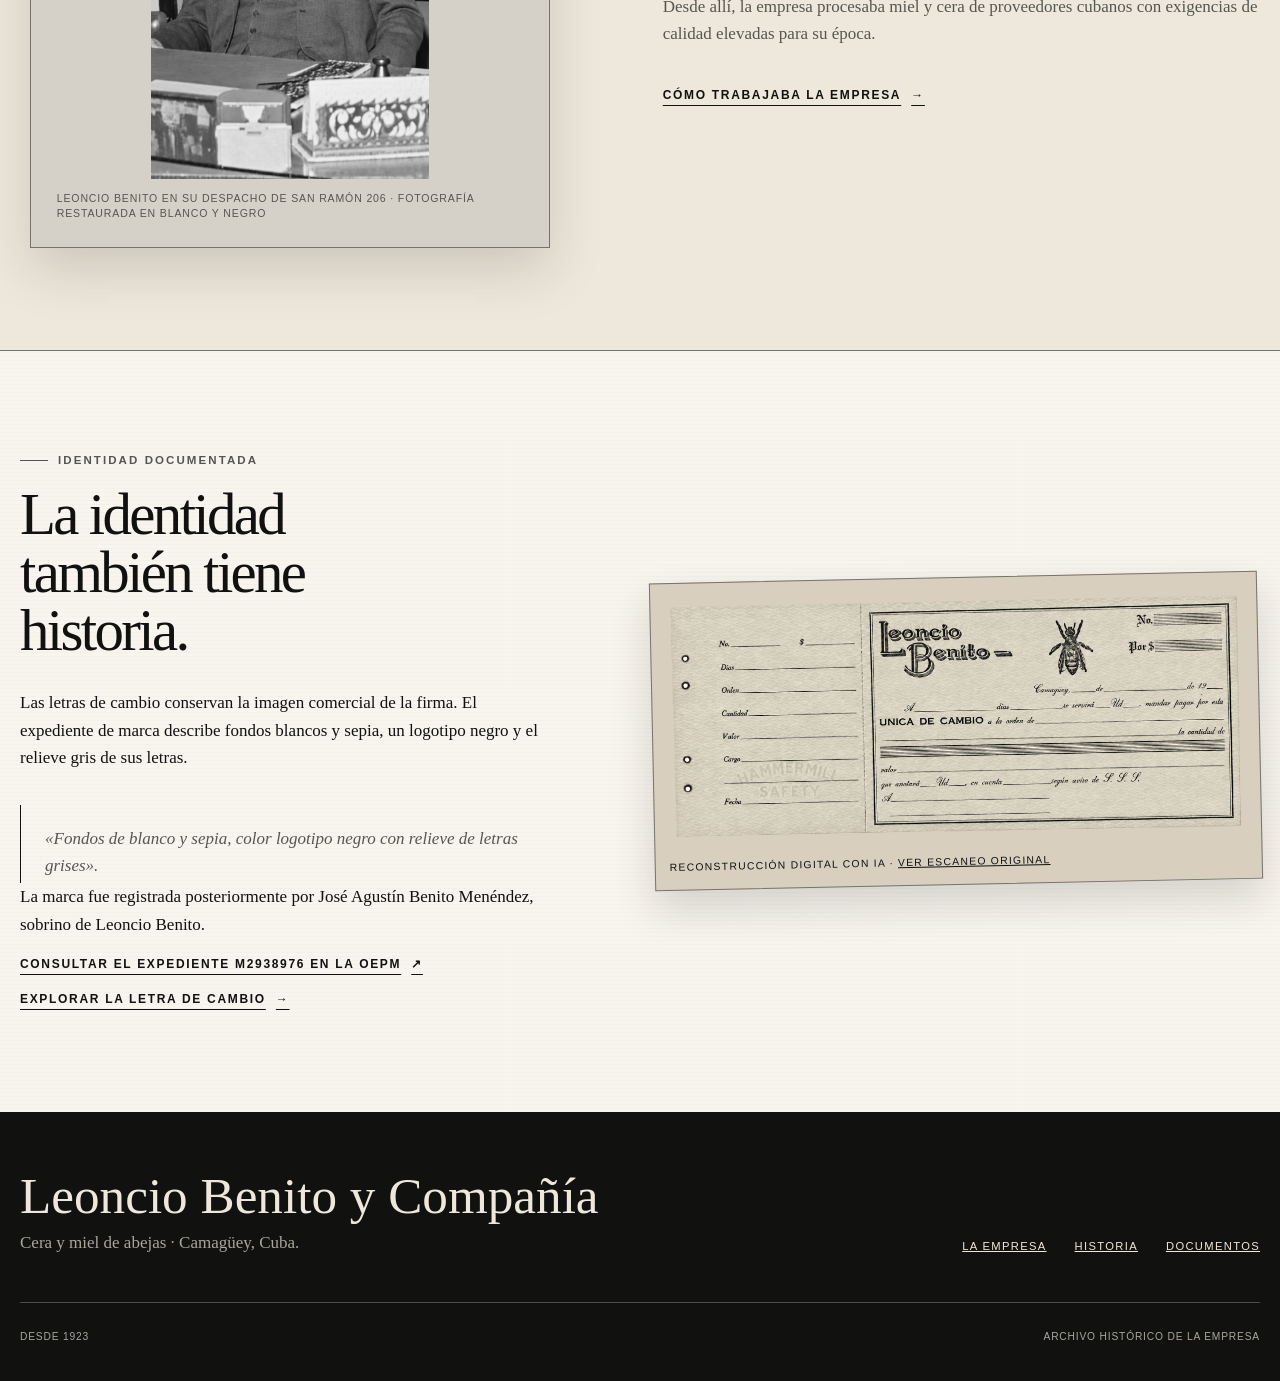
==== commit bcdf2270: "Ajustar diseño adaptable de la portada" ====
--- a/index.html
+++ b/index.html
@@ -8,7 +8,7 @@
       content="Leoncio Benito y Compañía comercializó miel y cera cubanas desde 1923, con proveedores apícolas de varias provincias y clientes en Cuba y el extranjero."
     />
     <title>Leoncio Benito y Compañía: Una empresa ejemplar</title>
-    <link rel="stylesheet" href="styles.css?v=4" />
+    <link rel="stylesheet" href="styles.css?v=14" />
   </head>
   <body>
     <a class="skip-link" href="#contenido">Saltar al contenido</a>
@@ -32,7 +32,8 @@
         <div class="home-hero__copy">
           <p class="eyebrow">Cera y miel de abejas · Camagüey, Cuba</p>
           <h1>
-            Leoncio Benito <span class="home-hero__company">y Compañía:</span>
+            <span class="home-hero__name">Leoncio Benito</span>
+            <span class="home-hero__company">y Compañía:</span>
             <span class="home-hero__claim">Una empresa ejemplar</span>
           </h1>
           <p class="home-hero__lead">
@@ -49,6 +50,7 @@
             src="assets/expo-1958/apiario-reconstruccion-color.png"
             alt="Reconstrucción en color de un apiario cubano entre árboles"
           />
+          <figcaption class="home-hero__caption">Apiario cubano · Reconstrucción digital</figcaption>
         </figure>
       </section>
 
@@ -124,7 +126,7 @@
               <span aria-hidden="true">↗</span>
             </a>
             <a class="text-link" href="documentos/index.html#letra-de-cambio">
-              Ver la letra de cambio original <span aria-hidden="true">→</span>
+              Explorar la letra de cambio <span aria-hidden="true">→</span>
             </a>
           </div>
           <figure class="bill-sample">
--- a/styles.css
+++ b/styles.css
@@ -232,9 +232,9 @@
 }
 
 .home-hero {
-  min-height: min(780px, calc(100vh - 96px));
-  display: grid;
-  grid-template-columns: minmax(360px, 0.82fr) minmax(0, 1.18fr);
+  min-height: min(760px, calc(100vh - 96px));
+  display: grid;
+  grid-template-columns: minmax(0, 54fr) minmax(0, 46fr);
   border-bottom: 1px solid var(--line-dark);
 }
 
@@ -242,23 +242,24 @@
   display: flex;
   flex-direction: column;
   justify-content: center;
-  padding: clamp(60px, 9vw, 128px) max(28px, calc((100vw - var(--max-width)) / 2));
-  padding-right: clamp(40px, 6vw, 92px);
+  padding: clamp(52px, 6vw, 86px) clamp(32px, 4vw, 68px);
+  padding-left: max(28px, calc((100vw - var(--max-width)) / 2));
 }
 
 .home-hero h1 {
-  max-width: 12ch;
-  margin-bottom: 34px;
-  font-size: clamp(3.7rem, 5.5vw, 6.6rem);
-}
-
+  max-width: 14ch;
+  margin-bottom: 26px;
+  font-size: clamp(3.45rem, 5vw, 5.8rem);
+}
+
+.home-hero__name,
 .home-hero__company,
 .home-hero__claim {
   display: block;
 }
 
 .home-hero__claim {
-  margin-top: 0.55em;
+  margin-top: 0.3em;
   color: var(--graphite);
   font-family: var(--sans);
   font-size: 0.4em;
@@ -268,8 +269,8 @@
 }
 
 .home-hero__lead {
-  max-width: 34rem;
-  margin-bottom: 38px;
+  max-width: 36rem;
+  margin-bottom: 28px;
   color: var(--graphite);
   font-size: clamp(1.1rem, 1.4vw, 1.35rem);
 }
@@ -297,6 +298,21 @@
   pointer-events: none;
 }
 
+.home-hero__caption {
+  position: absolute;
+  z-index: 1;
+  right: 24px;
+  bottom: 22px;
+  padding: 8px 10px;
+  background: rgba(17, 17, 15, 0.75);
+  color: var(--paper-light);
+  font-family: var(--sans);
+  font-size: 0.64rem;
+  letter-spacing: 0.1em;
+  line-height: 1.4;
+  text-transform: uppercase;
+}
+
 .home-index {
   display: grid;
   grid-template-columns: 1fr 1fr 1fr;
@@ -328,20 +344,23 @@
 }
 
 .feature {
-  padding: clamp(72px, 10vw, 144px) 0;
+  padding: clamp(68px, 8vw, 112px) 0;
   background: var(--paper);
   border-bottom: 1px solid var(--line-dark);
 }
 
 .feature__grid {
   display: grid;
-  grid-template-columns: minmax(0, 1.15fr) minmax(320px, 0.65fr);
+  grid-template-columns: minmax(0, 0.95fr) minmax(0, 1.05fr);
   gap: clamp(46px, 8vw, 110px);
   align-items: center;
 }
 
 .document-frame {
   position: relative;
+  width: 100%;
+  max-width: 520px;
+  justify-self: center;
   margin: 0;
   padding: clamp(14px, 2vw, 26px);
   border: 1px solid var(--line-dark);
@@ -371,7 +390,7 @@
 }
 
 .document-frame img {
-  max-height: 720px;
+  max-height: 550px;
   object-fit: contain;
   filter: grayscale(1) contrast(1.02);
 }
@@ -388,6 +407,7 @@
 
 .feature__copy h2 {
   margin-bottom: 30px;
+  font-size: clamp(2.8rem, 4.6vw, 4.9rem);
 }
 
 .feature__copy p:not(.eyebrow) {
@@ -399,18 +419,20 @@
 }
 
 .brand-source {
-  padding: clamp(72px, 9vw, 132px) 0;
+  padding: clamp(68px, 8vw, 108px) 0;
 }
 
 .brand-source__grid {
   display: grid;
-  grid-template-columns: 0.8fr 1.2fr;
+  grid-template-columns: minmax(0, 1fr) minmax(0, 1.15fr);
   gap: clamp(48px, 8vw, 120px);
   align-items: center;
 }
 
 .brand-source__copy h2 {
+  max-width: 14ch;
   margin-bottom: 30px;
+  font-size: clamp(2.8rem, 4.6vw, 4.9rem);
 }
 
 .brand-source__copy blockquote {
@@ -424,6 +446,8 @@
 .brand-source__copy .text-link {
   display: flex;
   width: fit-content;
+  max-width: 100%;
+  justify-content: flex-start;
   margin-top: 16px;
 }
 
@@ -447,6 +471,12 @@
   font-size: 0.65rem;
   letter-spacing: 0.12em;
   text-transform: uppercase;
+}
+
+@media (min-width: 981px) {
+  .home-hero__name {
+    white-space: nowrap;
+  }
 }
 
 .company-overview,
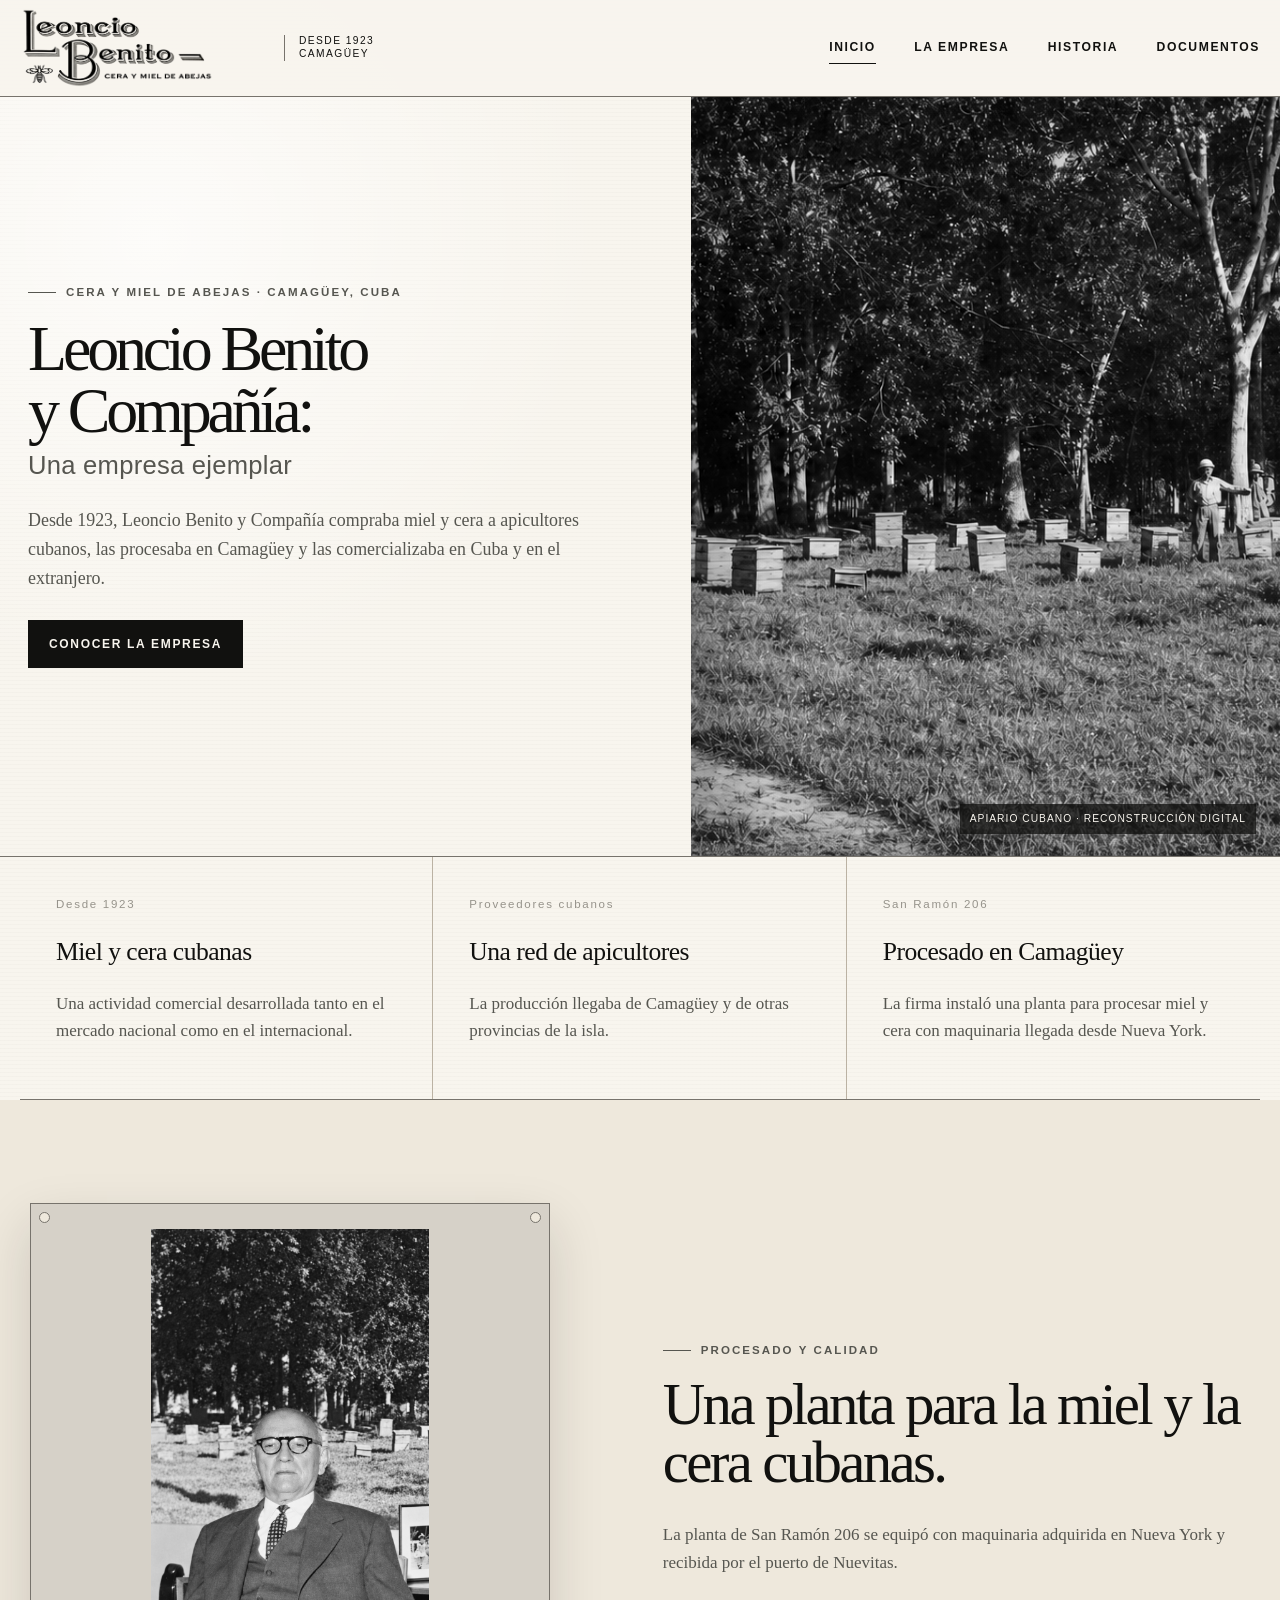
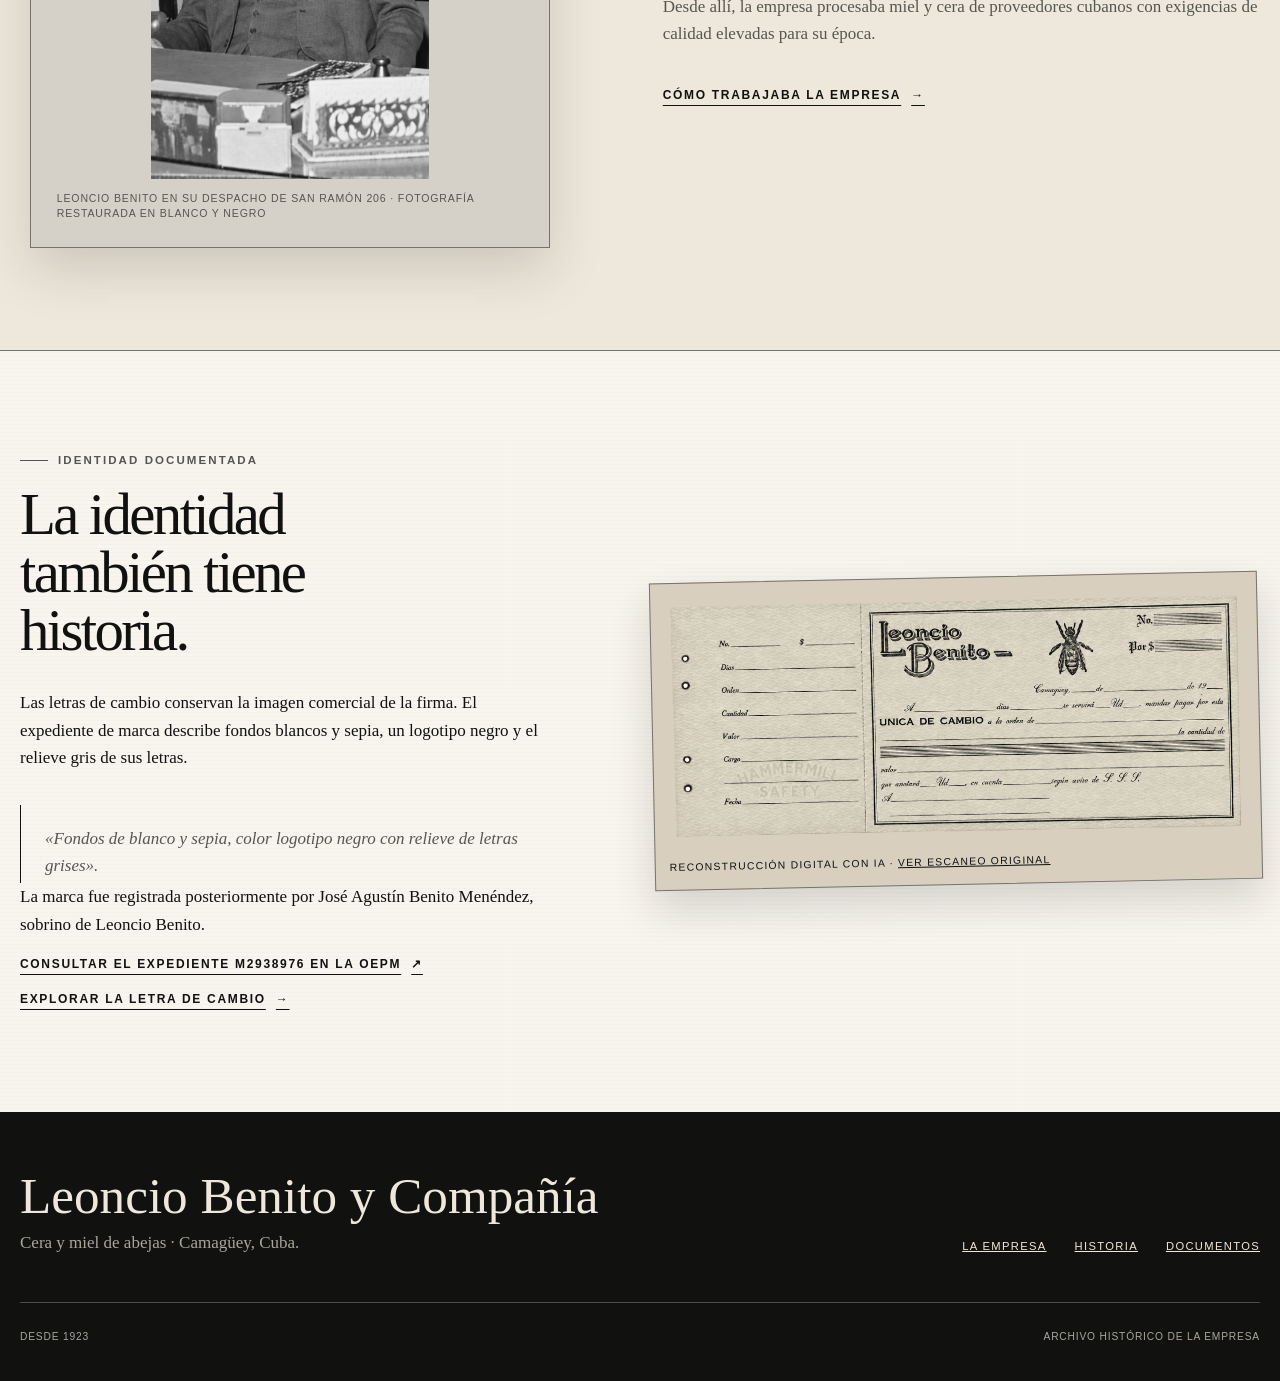
==== commit 690ec02b: "Mention wax in plant descriptions" ====
--- a/index.html
+++ b/index.html
@@ -68,7 +68,7 @@
         <article>
           <span class="home-index__number">San Ramón 206</span>
           <h3>Procesado en Camagüey</h3>
-          <p>La firma instaló una planta procesadora de miel con maquinaria llegada desde Nueva York.</p>
+          <p>La firma instaló una planta para procesar miel y cera con maquinaria llegada desde Nueva York.</p>
         </article>
       </section>
 
@@ -83,7 +83,7 @@
           </figure>
           <div class="feature__copy">
             <p class="eyebrow">Procesado y calidad</p>
-            <h2>Una planta para la miel cubana.</h2>
+            <h2>Una planta para la miel y la cera cubanas.</h2>
             <p>
               La planta de San Ramón 206 se equipó con maquinaria adquirida en
               Nueva York y recibida por el puerto de Nuevitas.
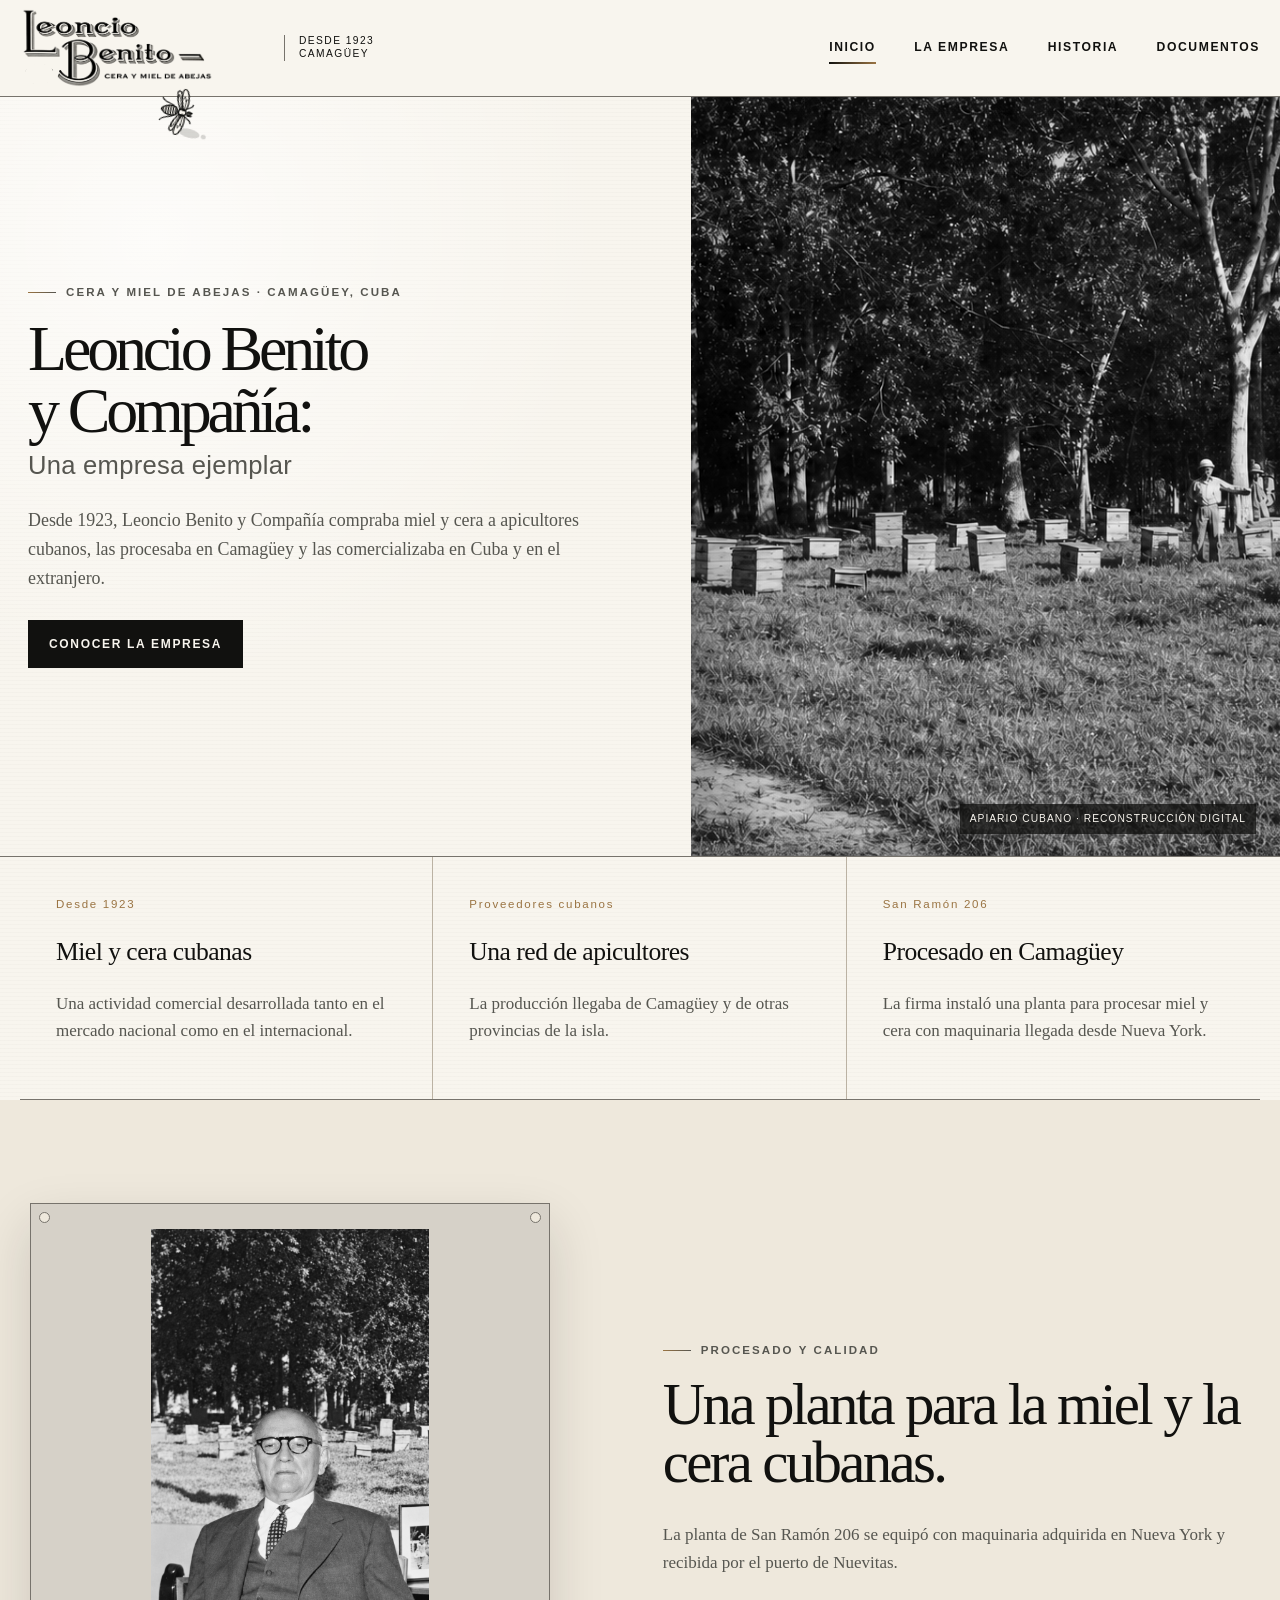
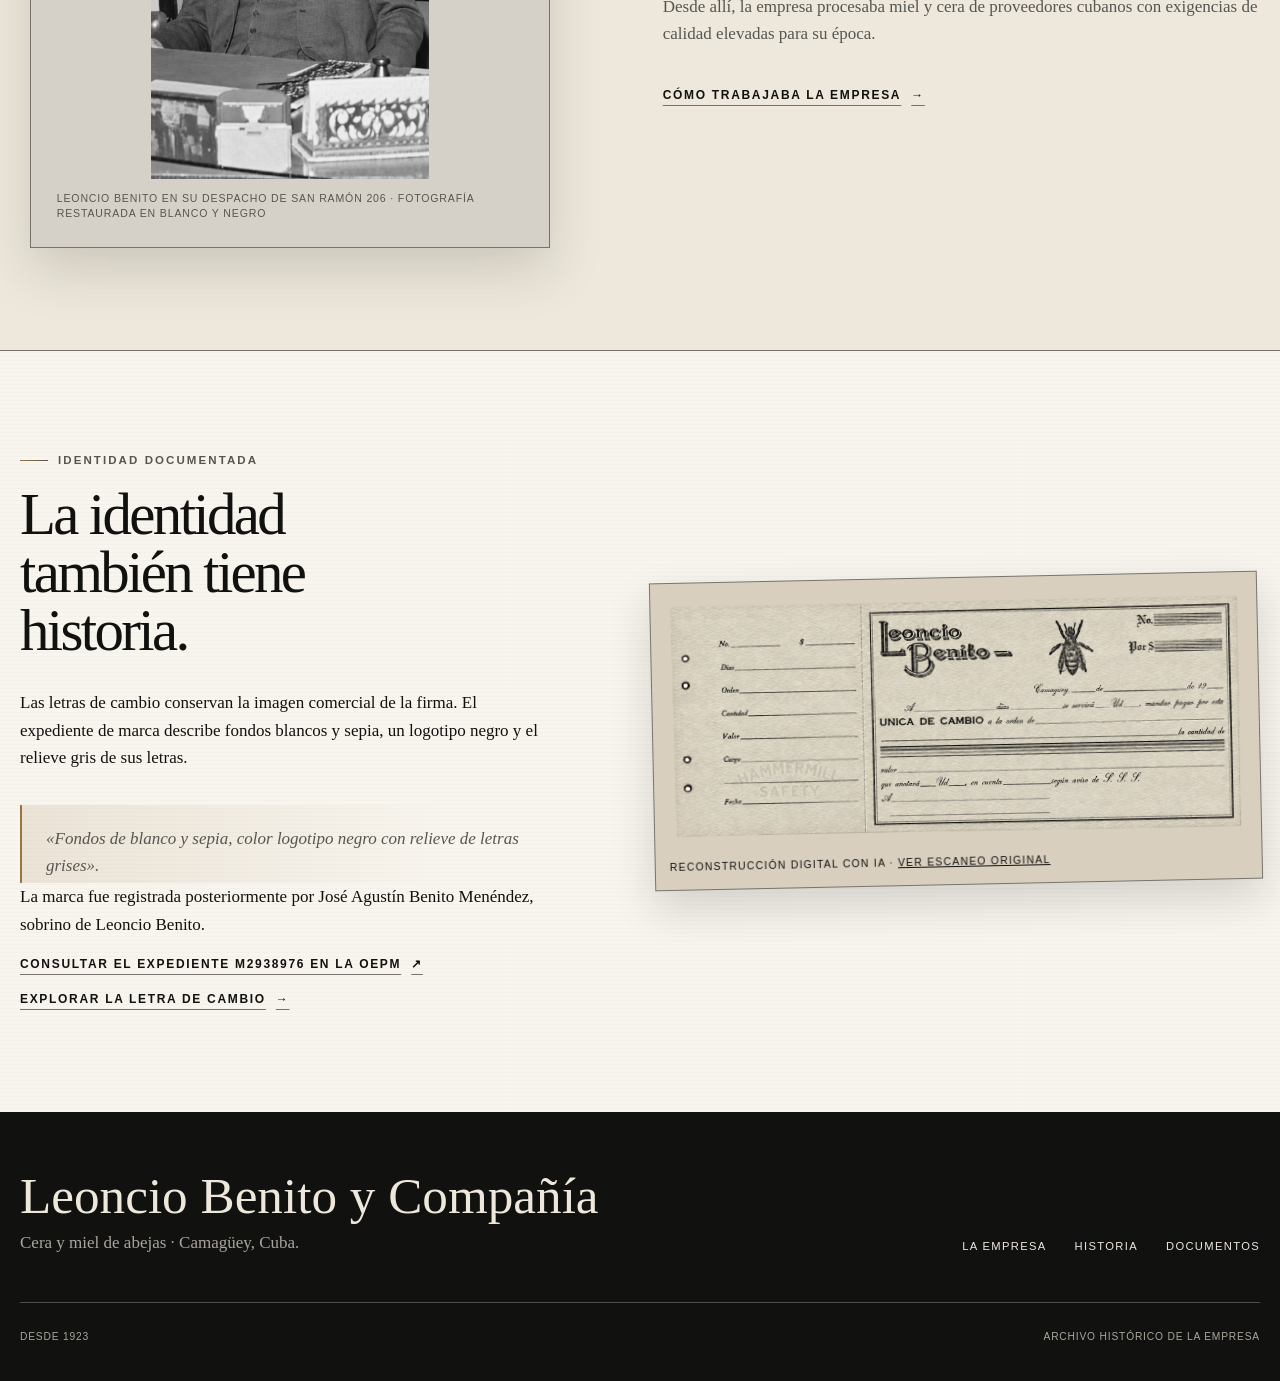
==== commit 384f7f86: "Actualiza archivo histórico, identidad visual y datos telefónicos" ====
--- a/index.html
+++ b/index.html
@@ -8,7 +8,23 @@
       content="Leoncio Benito y Compañía comercializó miel y cera cubanas desde 1923, con proveedores apícolas de varias provincias y clientes en Cuba y el extranjero."
     />
     <title>Leoncio Benito y Compañía: Una empresa ejemplar</title>
-    <link rel="stylesheet" href="styles.css?v=14" />
+    <link rel="icon" type="image/png" href="assets/marca/abeja-favicon.png" />
+    <link rel="apple-touch-icon" href="assets/marca/abeja-favicon.png" />
+    <link rel="canonical" href="https://py-qwerty.github.io/Leoncio-Benito-Cera-y-Miel-de-Abejas/" />
+    <meta property="og:type" content="website" />
+    <meta property="og:locale" content="es_ES" />
+    <meta property="og:site_name" content="Leoncio Benito y Compañía" />
+    <meta property="og:title" content="Leoncio Benito y Compañía · Cera y miel de abejas" />
+    <meta property="og:description" content="La historia y el archivo de una empresa de miel y cera cubanas fundada en Camagüey en 1923." />
+    <meta property="og:url" content="https://py-qwerty.github.io/Leoncio-Benito-Cera-y-Miel-de-Abejas/" />
+    <meta property="og:image" content="https://py-qwerty.github.io/Leoncio-Benito-Cera-y-Miel-de-Abejas/assets/marca/abeja-compartir.png" />
+    <meta property="og:image:width" content="1727" />
+    <meta property="og:image:height" content="911" />
+    <meta property="og:image:alt" content="Abeja de la marca histórica Leoncio Benito sobre papel claro" />
+    <meta name="twitter:card" content="summary_large_image" />
+    <meta name="twitter:image" content="https://py-qwerty.github.io/Leoncio-Benito-Cera-y-Miel-de-Abejas/assets/marca/abeja-compartir.png" />
+    <link rel="stylesheet" href="styles.css?v=21" />
+    <script src="site.js?v=2" defer></script>
   </head>
   <body>
     <a class="skip-link" href="#contenido">Saltar al contenido</a>
--- a/styles.css
+++ b/styles.css
@@ -521,6 +521,50 @@
   border-bottom: 1px solid var(--line-dark);
 }
 
+.company-fleet__gallery {
+  display: grid;
+  grid-template-columns: repeat(2, minmax(0, 1fr));
+  gap: clamp(20px, 3vw, 36px);
+  margin-top: clamp(36px, 5vw, 64px);
+}
+
+.company-fleet__figure {
+  min-width: 0;
+  margin: 0;
+  padding: 10px;
+  border: 1px solid var(--line-dark);
+  background: var(--paper-deep);
+}
+
+.company-fleet__figure img {
+  height: clamp(260px, 31vw, 400px);
+  object-fit: cover;
+  filter: grayscale(1);
+}
+
+.company-fleet__figure figcaption {
+  display: grid;
+  gap: 4px;
+  padding: 12px 2px 2px;
+  color: var(--graphite);
+  font-family: var(--sans);
+  font-size: 0.76rem;
+  line-height: 1.45;
+}
+
+.company-fleet__figure figcaption strong {
+  color: var(--ink);
+  font-size: 0.86rem;
+}
+
+.company-fleet__figure figcaption small {
+  font-size: 0.7rem;
+}
+
+.company-fleet__figure figcaption a {
+  text-underline-offset: 2px;
+}
+
 .company-fleet__source {
   margin-top: 24px;
   color: var(--graphite);
@@ -732,6 +776,58 @@
   margin-top: 12px;
 }
 
+.company-network__bill {
+  display: grid;
+  grid-template-columns: minmax(0, 1.35fr) minmax(260px, 0.65fr);
+  gap: clamp(28px, 4vw, 58px);
+  align-items: center;
+  margin-top: clamp(52px, 7vw, 88px);
+  padding-top: clamp(34px, 5vw, 58px);
+  border-top: 1px solid rgba(255, 255, 255, 0.34);
+}
+
+.company-network__bill-image {
+  min-width: 0;
+  margin: 0;
+}
+
+.company-network__bill-image a {
+  display: block;
+  padding: 8px;
+  background: var(--paper-light);
+}
+
+.company-network__bill-image img {
+  width: 100%;
+  height: auto;
+}
+
+.company-network__bill-image figcaption {
+  margin-top: 11px;
+  color: #d1cbc0;
+  font-family: var(--sans);
+  font-size: 0.72rem;
+  line-height: 1.5;
+}
+
+.company-network__bill-copy h3 {
+  margin-bottom: 20px;
+}
+
+.company-network__bill-copy p:not(.eyebrow) {
+  color: #d1cbc0;
+}
+
+.company-network__bill-copy .text-link {
+  color: var(--paper-light);
+}
+
+@media (max-width: 800px) {
+  .company-network__bill {
+    grid-template-columns: 1fr;
+  }
+}
+
 .company-partners {
   padding: clamp(68px, 9vw, 112px) 0;
   border-bottom: 1px solid var(--line-dark);
@@ -1058,6 +1154,36 @@
   display: grid;
   grid-template-columns: repeat(2, minmax(0, 1fr));
   gap: 22px;
+}
+
+.archive-sources {
+  padding: clamp(54px, 7vw, 88px) 0;
+  border-top: 1px solid var(--line-dark);
+}
+
+.archive-sources > .shell > p:not(.eyebrow) {
+  max-width: 78ch;
+}
+
+.archive-sources__grid {
+  display: grid;
+  grid-template-columns: repeat(2, minmax(0, 1fr));
+  gap: clamp(28px, 5vw, 72px);
+  margin-top: 36px;
+}
+
+.archive-sources__grid ul {
+  padding-left: 1.3em;
+}
+
+.archive-sources__grid li + li {
+  margin-top: 14px;
+}
+
+.archive-sources__note {
+  margin-top: 30px;
+  font-family: var(--sans);
+  font-size: 0.8rem;
 }
 
 .document-card {
@@ -1113,13 +1239,14 @@
 }
 
 .expo-title {
-  padding: 66px 0 46px;
+  padding: 48px 0 50px;
+  background: var(--paper);
 }
 
 .breadcrumb {
   display: inline-flex;
   gap: 10px;
-  margin-bottom: 64px;
+  margin-bottom: 42px;
   color: var(--graphite);
   font-family: var(--sans);
   font-size: 0.68rem;
@@ -1130,20 +1257,130 @@
 
 .expo-title__grid {
   display: grid;
-  grid-template-columns: 1fr 0.75fr;
-  gap: 70px;
+  grid-template-columns: 1.1fr 0.9fr;
+  gap: clamp(40px, 8vw, 120px);
   align-items: end;
 }
 
 .expo-title h1 {
   margin-bottom: 0;
+  max-width: 8ch;
+  font-size: clamp(4.4rem, 10vw, 9rem);
+  line-height: 0.84;
+  letter-spacing: -0.075em;
 }
 
 .expo-title__dek {
-  max-width: 34rem;
-  margin-bottom: 18px;
-  color: var(--graphite);
-  font-size: clamp(1.2rem, 2vw, 1.65rem);
+  max-width: 27rem;
+  margin-bottom: 28px;
+  color: var(--graphite);
+  font-size: clamp(1.35rem, 2.2vw, 1.85rem);
+  line-height: 1.4;
+}
+
+.expo-title__index {
+  display: block;
+  padding-top: 15px;
+  border-top: 1px solid var(--line-dark);
+  color: var(--graphite);
+  font-family: var(--sans);
+  font-size: 0.68rem;
+  letter-spacing: 0.14em;
+  text-transform: uppercase;
+}
+
+.expo-title__index i {
+  padding-inline: 8px;
+  font-style: normal;
+}
+
+.expo-gallery {
+  display: grid;
+  grid-template-columns: minmax(0, 1fr) 260px;
+  align-items: stretch;
+  min-height: 430px;
+  background: #23221f;
+}
+
+.expo-gallery__main {
+  position: relative;
+  min-height: 430px;
+  margin: 0;
+  overflow: hidden;
+  background: #302b24;
+}
+
+.expo-gallery__main::after {
+  position: absolute;
+  inset: 45% 0 0;
+  content: "";
+  pointer-events: none;
+  background: linear-gradient(transparent, rgba(0, 0, 0, 0.58));
+}
+
+.expo-gallery__main img {
+  height: 100%;
+  min-height: 430px;
+  max-height: 650px;
+  object-fit: cover;
+  object-position: center 47%;
+}
+
+.expo-gallery__main figcaption {
+  position: absolute;
+  z-index: 1;
+  right: clamp(22px, 5vw, 70px);
+  bottom: 24px;
+  left: clamp(22px, 5vw, 70px);
+  display: flex;
+  justify-content: space-between;
+  gap: 20px;
+  color: white;
+  font-family: var(--sans);
+  font-size: 0.68rem;
+  letter-spacing: 0.13em;
+  text-transform: uppercase;
+}
+
+.expo-gallery__note {
+  display: flex;
+  flex-direction: column;
+  justify-content: center;
+  align-items: flex-start;
+  padding: 32px;
+  color: var(--paper-light);
+}
+
+.expo-gallery__year {
+  color: #c8b995;
+  font-family: var(--serif);
+  font-size: 3rem;
+  line-height: 1;
+}
+
+.expo-gallery__note p {
+  margin: 22px 0 30px;
+  font-size: 1.25rem;
+  line-height: 1.4;
+}
+
+.expo-gallery__note a {
+  padding-bottom: 6px;
+  border-bottom: 1px solid #a79e8e;
+  color: #e2d8c6;
+  font-family: var(--sans);
+  font-size: 0.66rem;
+  letter-spacing: 0.12em;
+  text-decoration: none;
+  text-transform: uppercase;
+}
+
+.expo-gallery__note a span {
+  margin-left: 8px;
+}
+
+.expo-gallery__note a + a {
+  margin-top: 16px;
 }
 
 .expo-panorama {
@@ -1273,44 +1510,69 @@
   margin-bottom: 64px;
 }
 
+.source__heading {
+  align-items: start;
+  margin-bottom: 48px;
+}
+
+.source__heading h2 {
+  max-width: 12ch;
+  margin-bottom: 22px;
+}
+
+.source__lead {
+  max-width: 58ch;
+  margin-bottom: 0;
+  color: var(--graphite);
+  font-size: 1.12rem;
+}
+
 .section-heading h2 {
   max-width: 9ch;
 }
 
 .source__grid {
   display: grid;
-  grid-template-columns: 0.7fr 1.3fr;
-  gap: 32px;
-  align-items: start;
+  grid-template-columns: 0.78fr 1.22fr;
+  gap: clamp(22px, 4vw, 54px);
+  align-items: center;
 }
 
 .source__original {
-  padding: 15px;
-  border: 1px solid var(--line-dark);
+  margin: 0;
+  padding: 0;
+  border: 0;
+  background: transparent;
+}
+
+.source__original img {
+  max-height: 610px;
+  object-fit: contain;
+  filter: grayscale(1) contrast(1.04);
   background: #d4d0c8;
 }
 
-.source__original img {
-  max-height: 780px;
-  object-fit: contain;
-  filter: grayscale(1);
-}
-
 .source__detail {
-  display: grid;
-  gap: 26px;
+  display: block;
 }
 
 .source__detail figure {
   margin-bottom: 0;
-  border: 1px solid var(--line-dark);
-  background: var(--ink);
+  border: 10px solid var(--paper-light);
+  background: #2b302c;
+  box-shadow: 0 18px 44px var(--shadow);
 }
 
 .source__detail figure img {
-  min-height: 370px;
+  min-height: 350px;
+  max-height: 560px;
   object-fit: cover;
-  filter: grayscale(1);
+  filter: saturate(0.82);
+}
+
+.source__detail .source__reconstruction figcaption {
+  color: var(--paper-light);
+  background: #282722;
 }
 
 .source figcaption {
@@ -1324,70 +1586,89 @@
   text-transform: uppercase;
 }
 
-.return-story {
-  padding: clamp(78px, 11vw, 150px) 0;
+.expo-context {
+  padding: clamp(78px, 10vw, 132px) 0;
   border-bottom: 1px solid var(--line-dark);
   background: var(--paper-light);
 }
 
-.return-story__grid {
-  display: grid;
-  grid-template-columns: 0.86fr 1.14fr;
+.expo-context__grid {
+  display: grid;
+  grid-template-columns: 0.9fr 1.1fr;
   gap: clamp(48px, 9vw, 130px);
-  margin-bottom: 64px;
-}
-
-.return-story__grid h2 {
-  max-width: 9ch;
-}
-
-.return-story__text {
+  margin-bottom: 50px;
+}
+
+.expo-context__grid h2 {
+  max-width: 10ch;
+}
+
+.expo-context__text {
   color: var(--graphite);
   font-size: clamp(1.12rem, 1.65vw, 1.42rem);
 }
 
-.return-story__text p:first-child {
+.expo-context__text p:first-child {
   color: var(--ink);
 }
 
-.photo-pair {
-  display: grid;
-  grid-template-columns: 0.68fr 1.32fr;
+.expo-portrait {
+  display: grid;
+  grid-template-columns: minmax(0, 1fr) 270px;
+  gap: 25px;
+  align-items: end;
+  margin: 0 0 64px;
+  padding-bottom: 14px;
+  border-bottom: 1px solid var(--line-dark);
+}
+
+.expo-portrait img {
+  width: 100%;
+  max-height: 620px;
+  object-fit: cover;
+  object-position: center 38%;
+  filter: grayscale(1);
+}
+
+.expo-portrait figcaption {
+  display: grid;
+  gap: 10px;
+  padding-bottom: 12px;
+  font-family: var(--sans);
+  font-size: 0.7rem;
+  letter-spacing: 0.1em;
+  line-height: 1.5;
+  text-transform: uppercase;
+}
+
+.expo-portrait figcaption span {
+  color: var(--graphite);
+}
+
+.expo-award {
+  display: grid;
+  grid-template-columns: 54px 1fr;
   gap: 24px;
-  align-items: stretch;
-}
-
-.photo-card {
-  display: flex;
-  min-height: 560px;
-  flex-direction: column;
-  margin: 0;
-  padding: 12px;
-  border: 1px solid var(--line-dark);
-  background: var(--paper-deep);
-  box-shadow: 0 20px 44px var(--shadow);
-}
-
-.photo-card img {
-  flex: 1;
-  min-height: 0;
-  object-fit: cover;
-}
-
-.photo-card--wide img {
-  object-position: center;
-}
-
-.photo-card figcaption {
-  display: flex;
-  justify-content: space-between;
-  gap: 24px;
-  padding: 13px 3px 2px;
-  font-family: var(--sans);
-  font-size: 0.66rem;
-  letter-spacing: 0.09em;
-  line-height: 1.4;
-  text-transform: uppercase;
+  max-width: 850px;
+  margin-left: auto;
+  padding: 28px 0 0;
+  border-top: 1px solid var(--line-dark);
+}
+
+.expo-award__mark {
+  color: #9a7b40;
+  font-size: 2.5rem;
+  line-height: 1;
+}
+
+.expo-award .eyebrow {
+  margin-bottom: 10px;
+}
+
+.expo-award p:last-child {
+  max-width: 70ch;
+  margin-bottom: 0;
+  color: var(--graphite);
 }
 
 .observation-card {
@@ -1584,29 +1865,30 @@
   .brand-source__grid,
   .company-overview__grid,
   .company-supply__grid,
+  .company-fleet__gallery,
   .company-plant__grid,
   .company-team__heading,
   .company-team__grid,
   .company-next__grid,
   .company-network__columns,
   .company-partners__grid,
+  .archive-sources__grid,
   .company-shipping__grid,
   .company-shipping__item--wide,
   .company-shipping__process,
   .case-intro,
   .source__grid,
   .method__grid,
-  .expo-firm__grid,
-  .return-story__grid {
+  .expo-context__grid {
     grid-template-columns: 1fr;
   }
 
-  .photo-pair {
-    grid-template-columns: 1fr;
-  }
-
-  .photo-card {
-    min-height: 460px;
+  .expo-gallery {
+    grid-template-columns: minmax(0, 1fr) 220px;
+  }
+
+  .expo-portrait {
+    grid-template-columns: minmax(0, 1fr) 220px;
   }
 
   .method__copy {
@@ -1706,6 +1988,89 @@
     font-size: clamp(2.8rem, 9vw, 3.7rem);
   }
 
+  .expo-title {
+    padding: 35px 0;
+  }
+
+  .breadcrumb {
+    margin-bottom: 35px;
+  }
+
+  .expo-title h1 {
+    font-size: clamp(4rem, 17vw, 6.4rem);
+  }
+
+  .expo-title__intro {
+    margin-top: 8px;
+  }
+
+  .expo-gallery {
+    grid-template-columns: 1fr;
+  }
+
+  .expo-gallery__main,
+  .expo-gallery__main img {
+    min-height: 310px;
+  }
+
+  .expo-gallery__main img {
+    max-height: 480px;
+    object-position: 20% 50%;
+  }
+
+  .expo-gallery__main figcaption {
+    flex-direction: column;
+    gap: 5px;
+  }
+
+  .expo-gallery__note {
+    padding: 27px 22px 30px;
+  }
+
+  .expo-gallery__year {
+    font-size: 2.25rem;
+  }
+
+  .expo-gallery__note p {
+    max-width: 28ch;
+    margin: 12px 0 18px;
+  }
+
+  .source__heading {
+    gap: 12px;
+  }
+
+  .source__original {
+    max-width: 420px;
+  }
+
+  .source__detail figure {
+    border-width: 6px;
+  }
+
+  .source__detail figure img {
+    min-height: 230px;
+  }
+
+  .expo-portrait {
+    grid-template-columns: 1fr;
+    gap: 12px;
+    margin-bottom: 44px;
+  }
+
+  .expo-portrait img {
+    max-height: 500px;
+  }
+
+  .expo-portrait figcaption {
+    padding: 0 0 12px;
+  }
+
+  .expo-award {
+    grid-template-columns: 38px 1fr;
+    gap: 14px;
+  }
+
   .company-provinces {
     gap: 0 18px;
   }
@@ -1743,3 +2108,490 @@
     flex-wrap: wrap;
   }
 }
+.history-entry__context-image {
+  max-width: 620px;
+  margin: 28px 0 0;
+  padding: 10px;
+  border: 1px solid var(--line-dark);
+  background: var(--paper-deep);
+}
+
+.history-entry__context-image img {
+  display: block;
+  width: 100%;
+  height: auto;
+  filter: sepia(0.2);
+}
+
+.history-entry__context-image figcaption {
+  padding-top: 10px;
+  color: var(--graphite);
+  font-family: var(--sans);
+  font-size: 0.72rem;
+  line-height: 1.5;
+}
+
+.history-entry__context-image a {
+  color: inherit;
+  text-underline-offset: 2px;
+}
+
+/* ==========================================================================
+   Movimiento e interacción
+   ========================================================================== */
+
+:root {
+  --sepia: #9a7443;
+  --sepia-soft: rgba(154, 116, 67, 0.14);
+  --ease-out: cubic-bezier(0.22, 1, 0.36, 1);
+  --ease-soft: cubic-bezier(0.45, 0, 0.2, 1);
+}
+
+::selection {
+  background: rgba(154, 116, 67, 0.28);
+}
+
+:focus-visible {
+  outline: 2px solid var(--sepia);
+  outline-offset: 3px;
+}
+
+/* ---------- Cabecera fija en escritorio ---------- */
+
+@media (min-width: 981px) {
+  html {
+    scroll-padding-top: 108px;
+  }
+
+  .site-header {
+    position: sticky;
+    top: 0;
+    z-index: 40;
+    /* Fondo casi opaco en lugar de backdrop-filter: el desenfoque en vivo
+       es de lo más caro de pintar en equipos modestos. */
+    background: rgba(248, 245, 238, 0.97);
+    transition: box-shadow 300ms ease;
+  }
+
+  .brand img {
+    transform-origin: left center;
+    transition: transform 400ms var(--ease-out);
+  }
+
+  .site-header.is-scrolled {
+    box-shadow: 0 10px 30px -18px rgba(28, 26, 22, 0.45);
+  }
+
+  .site-header.is-scrolled .brand img {
+    transform: scale(0.86);
+  }
+}
+
+.primary-nav a::after {
+  height: 2px;
+  background: linear-gradient(90deg, var(--ink), var(--sepia));
+  transition: transform 320ms var(--ease-out);
+}
+
+.primary-nav a:not([aria-current="page"]):hover::after {
+  transform-origin: left;
+}
+
+/* ---------- Botones y enlaces ---------- */
+
+.button {
+  position: relative;
+  overflow: hidden;
+  isolation: isolate;
+  transition: color 350ms var(--ease-out), border-color 350ms ease, transform 350ms var(--ease-out), box-shadow 350ms ease;
+}
+
+.button::before {
+  position: absolute;
+  z-index: -1;
+  content: "";
+  inset: 0;
+  background: var(--paper-light);
+  transform: translateY(101%);
+  transition: transform 450ms var(--ease-out);
+}
+
+.button:hover,
+.button:focus-visible {
+  background: var(--ink);
+  color: var(--ink);
+  transform: translateY(-2px);
+  box-shadow: 0 12px 24px -14px rgba(28, 26, 22, 0.6);
+}
+
+.button:hover::before,
+.button:focus-visible::before {
+  transform: translateY(0);
+}
+
+.text-link {
+  text-decoration-color: var(--line-dark);
+  transition: text-decoration-color 250ms ease, text-underline-offset 250ms var(--ease-out);
+}
+
+.text-link span[aria-hidden="true"] {
+  display: inline-block;
+  transition: transform 350ms var(--ease-out);
+}
+
+.text-link:hover,
+.text-link:focus-visible {
+  text-decoration-color: var(--sepia);
+  text-underline-offset: 8px;
+}
+
+.text-link:hover span[aria-hidden="true"],
+.text-link:focus-visible span[aria-hidden="true"] {
+  transform: translateX(4px);
+}
+
+.eyebrow::before {
+  background: linear-gradient(90deg, var(--sepia), currentColor);
+}
+
+/* ---------- Portada ---------- */
+
+.home-hero__copy {
+  position: relative;
+  isolation: isolate;
+}
+
+/* Panal muy tenue detrás del titular. */
+.home-hero__copy::before {
+  position: absolute;
+  z-index: -1;
+  content: "";
+  inset: 0;
+  background-image: url("data:image/svg+xml,%3Csvg xmlns='http://www.w3.org/2000/svg' width='56' height='97' viewBox='0 0 56 97'%3E%3Cpath d='M28 0 56 16.2v32.3L28 64.7 0 48.5V16.2zM28 64.7 56 80.9V97M28 64.7 0 80.9V97' fill='none' stroke='%239a7443' stroke-opacity='.16' stroke-width='1'/%3E%3C/svg%3E");
+  background-size: 56px 97px;
+  -webkit-mask-image: radial-gradient(ellipse 70% 80% at 85% 20%, #000, transparent 70%);
+  mask-image: radial-gradient(ellipse 70% 80% at 85% 20%, #000, transparent 70%);
+  pointer-events: none;
+}
+
+.home-hero__media > img {
+  transition: filter 1200ms ease;
+}
+
+.home-hero__media:hover > img {
+  filter: grayscale(0.55) sepia(0.2) contrast(1.04);
+}
+
+.js .home-hero__copy > *,
+.js .home-hero h1 > span {
+  animation: rise-in 1000ms var(--ease-out) both;
+}
+
+.js .home-hero__copy > .eyebrow { animation-delay: 80ms; }
+.js .home-hero h1 { animation: none; }
+.js .home-hero__name { animation-delay: 160ms; }
+.js .home-hero__company { animation-delay: 260ms; }
+.js .home-hero__claim { animation-delay: 380ms; }
+.js .home-hero__lead { animation-delay: 480ms; }
+.js .home-hero__copy > div { animation-delay: 580ms; }
+
+.js .home-hero__media > img {
+  animation: slow-reveal 2200ms var(--ease-out) both;
+}
+
+.home-index article {
+  position: relative;
+  transition: background-color 400ms ease;
+}
+
+.home-index article::before {
+  position: absolute;
+  content: "";
+  top: 0;
+  left: 36px;
+  right: 36px;
+  height: 2px;
+  background: var(--sepia);
+  transform: scaleX(0);
+  transform-origin: left;
+  transition: transform 600ms var(--ease-out);
+}
+
+.home-index article:hover {
+  background: rgba(255, 255, 255, 0.55);
+}
+
+.home-index article:hover::before {
+  transform: scaleX(1);
+}
+
+.home-index__number {
+  color: var(--sepia);
+}
+
+/* ---------- Marcos de imagen ---------- */
+
+.document-frame,
+.bill-sample,
+.company-fleet__figure,
+.company-plant__photo,
+.document-card__image,
+.expo-gallery__main,
+.expo-portrait,
+.history-entry__context-image {
+  overflow: hidden;
+}
+
+.document-frame img,
+.bill-sample img,
+.company-fleet__figure img,
+.company-plant__photo img,
+.document-card__image img,
+.history-entry__context-image img {
+  transition: transform 900ms var(--ease-out), filter 900ms ease;
+}
+
+.document-frame:hover img,
+.company-fleet__figure:hover img,
+.company-plant__photo:hover img,
+.document-card:hover .document-card__image img,
+.history-entry__context-image:hover img {
+  transform: scale(1.025);
+}
+
+.bill-sample {
+  transition: transform 700ms var(--ease-out), box-shadow 700ms ease;
+}
+
+.bill-sample:hover {
+  transform: rotate(0deg) translateY(-4px);
+  box-shadow: 0 28px 60px var(--shadow);
+}
+
+.bill-sample:hover img {
+  filter: grayscale(0.2) sepia(0.12);
+}
+
+.document-card {
+  transition: transform 500ms var(--ease-out), box-shadow 500ms ease, border-color 500ms ease;
+}
+
+.document-card:hover {
+  transform: translateY(-4px);
+  border-color: var(--ink);
+  box-shadow: 0 22px 40px -26px rgba(28, 26, 22, 0.55);
+}
+
+.brand-source__copy blockquote {
+  border-left: 2px solid var(--sepia);
+  background: linear-gradient(90deg, var(--sepia-soft), transparent 80%);
+}
+
+.site-footer nav a {
+  text-decoration: none;
+  transition: color 250ms ease;
+}
+
+.site-footer nav a:hover {
+  color: #d9b98a;
+}
+
+/* ---------- Aparición al hacer scroll ---------- */
+
+.js .reveal {
+  opacity: 0;
+  transform: translateY(28px);
+  transition: opacity 900ms var(--ease-out), transform 900ms var(--ease-out);
+  transition-delay: var(--reveal-delay, 0ms);
+}
+
+.js .reveal.is-visible {
+  opacity: 1;
+  transform: none;
+}
+
+/* La letra de cambio conserva su giro al aparecer. */
+.js .bill-sample.reveal {
+  transform: translateY(28px) rotate(-1.2deg);
+}
+
+.js .bill-sample.reveal.is-visible {
+  transform: rotate(-1.2deg);
+  transition: opacity 900ms var(--ease-out), transform 700ms var(--ease-out), box-shadow 700ms ease;
+}
+
+.js .bill-sample.reveal.is-visible:hover {
+  transform: rotate(0deg) translateY(-4px);
+}
+
+/* ---------- La abeja ---------- */
+
+.bee {
+  --bee-size: 54px;
+  --bee-ink: var(--ink);
+  --bee-paper: var(--paper-light);
+  --bee-membrane: rgba(248, 245, 238, 0.62);
+  position: fixed;
+  z-index: 60;
+  top: 0;
+  left: 0;
+  width: 0;
+  height: 0;
+  pointer-events: none;
+  opacity: 0;
+}
+
+.bee.is-ready {
+  opacity: 1;
+}
+
+.bee.is-on-dark {
+  --bee-ink: #efe7d8;
+  --bee-paper: var(--ink);
+  --bee-membrane: rgba(17, 17, 15, 0.45);
+}
+
+.bee.is-on-dark .bee__shadow {
+  fill: #000;
+}
+
+.bee__body * {
+  transition: fill 400ms ease, stroke 400ms ease;
+}
+
+.bee svg {
+  position: absolute;
+  top: calc(var(--bee-size) / -2);
+  left: calc(var(--bee-size) / -2);
+  width: var(--bee-size);
+  height: var(--bee-size);
+  overflow: visible;
+  transform-origin: 50% 50%;
+  will-change: transform;
+}
+
+.bee__shadow {
+  fill: #1c1a16;
+  filter: blur(2.5px);
+}
+
+.bee__shadow-wings {
+  opacity: 0;
+}
+
+.bee__ink { fill: var(--bee-ink); }
+.bee__paper { fill: var(--bee-paper); }
+
+.bee__membrane {
+  fill: var(--bee-membrane);
+  stroke: var(--bee-ink);
+  stroke-width: 5.5;
+  stroke-linejoin: round;
+}
+
+.bee__vein {
+  fill: none;
+  stroke: var(--bee-ink);
+  stroke-width: 3.4;
+  stroke-linecap: round;
+  stroke-linejoin: round;
+}
+
+.bee__leg {
+  fill: none;
+  stroke: var(--bee-ink);
+  stroke-width: 5.5;
+  stroke-linecap: round;
+}
+
+.bee__stripe {
+  fill: none;
+  stroke: var(--bee-paper);
+  stroke-width: 5.5;
+  stroke-linecap: round;
+}
+
+.bee__slit {
+  stroke: var(--bee-paper);
+  stroke-width: 2.4;
+  stroke-linecap: round;
+}
+
+.bee__wing--ghost {
+  opacity: 0;
+}
+
+/* ---------- Modo ligero (equipos lentos, lo activa site.js) ---------- */
+
+.bee.is-lite .bee__shadow {
+  filter: none;
+}
+
+.bee.is-lite .bee__wing--ghost,
+.bee.is-lite .bee__shadow-wings {
+  display: none;
+}
+
+.bee.is-lite .bee__body * {
+  transition: none;
+}
+
+.is-lite .home-hero__copy::before {
+  display: none;
+}
+
+.is-lite .home-hero__media > img,
+.is-lite .home-hero__media:hover > img {
+  transition: none;
+  filter: grayscale(1) contrast(1.04);
+}
+
+.is-lite .document-frame img,
+.is-lite .bill-sample img,
+.is-lite .company-fleet__figure img,
+.is-lite .company-plant__photo img,
+.is-lite .document-card__image img,
+.is-lite .history-entry__context-image img {
+  transition: none;
+  transform: none;
+}
+
+/* Mientras la abeja vuela, su hueco en el logotipo queda vacío. */
+.brand img.is-bee-away {
+  -webkit-mask-image: radial-gradient(ellipse var(--bee-rx) var(--bee-ry) at var(--bee-x) var(--bee-y), transparent 96%, #000 100%);
+  mask-image: radial-gradient(ellipse var(--bee-rx) var(--bee-ry) at var(--bee-x) var(--bee-y), transparent 96%, #000 100%);
+}
+
+@media print {
+  .bee {
+    display: none;
+  }
+}
+
+/* ---------- Keyframes ---------- */
+
+@keyframes rise-in {
+  from {
+    opacity: 0;
+    transform: translateY(24px);
+  }
+}
+
+@keyframes slow-reveal {
+  from {
+    opacity: 0;
+    transform: scale(1.08);
+  }
+}
+
+
+@media (prefers-reduced-motion: reduce) {
+  *,
+  *::before,
+  *::after {
+    animation-duration: 1ms !important;
+    animation-iteration-count: 1 !important;
+    transition-duration: 1ms !important;
+    scroll-behavior: auto !important;
+  }
+}
